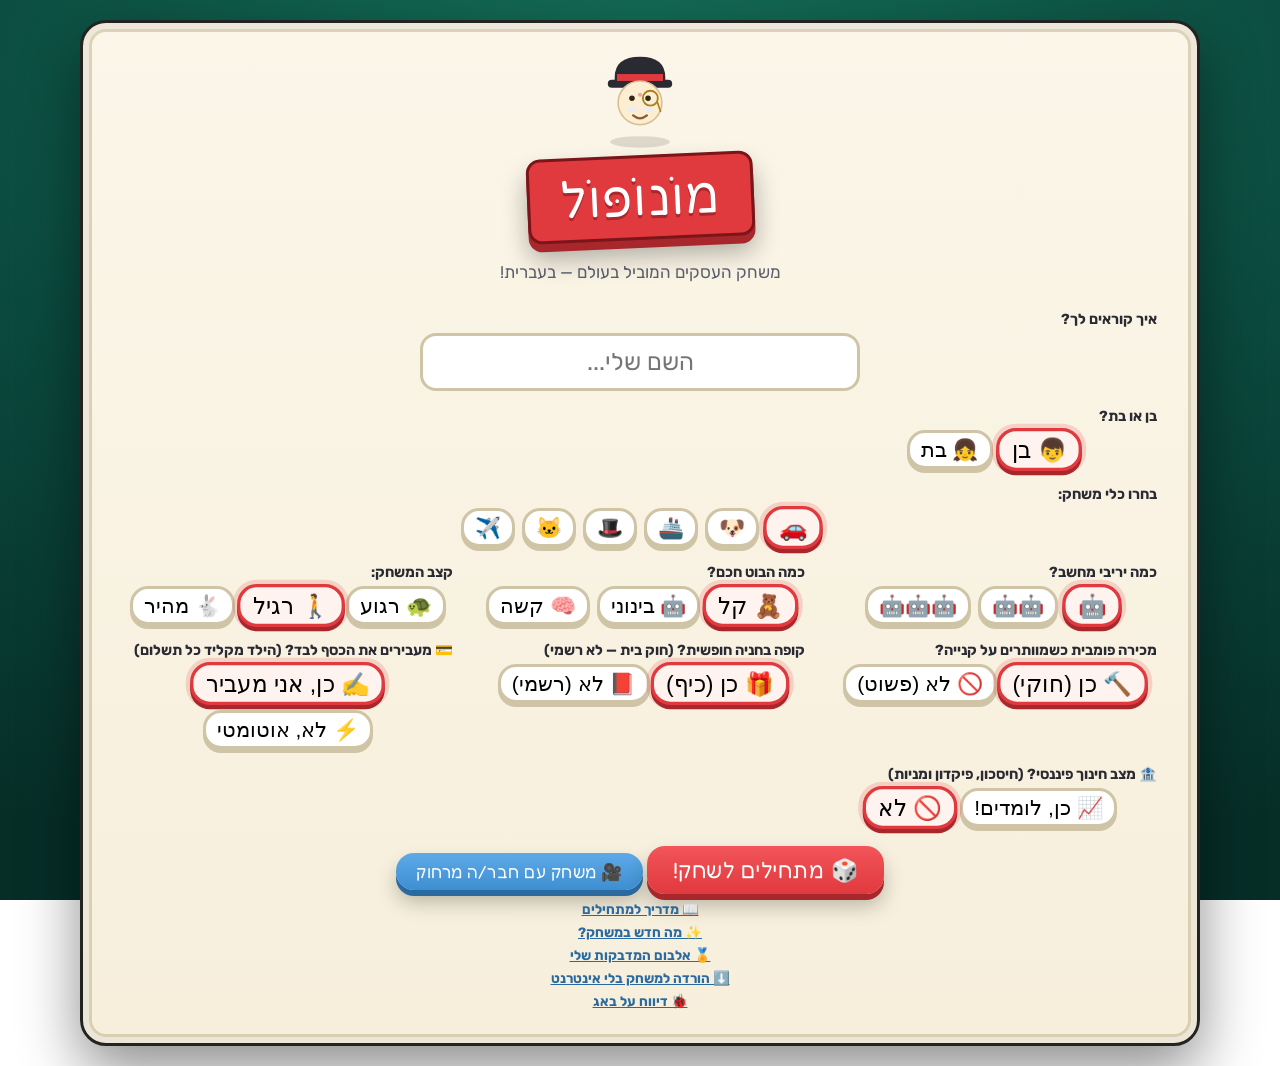
==== index.html @ 2b5672bd "העברות ידניות: הילד מעביר את הכסף בעצמו ומקליד את הסכום עד היום הבנק גבה לבד וכל מה שנשאר לילד היה ל" ====
<!DOCTYPE html>
<html lang="he" dir="rtl">
<head>
  <meta charset="UTF-8">
  <meta name="viewport" content="width=device-width, initial-scale=1.0">
  <title>מונופול בעברית 🎩</title>
  <link rel="icon" href="data:image/svg+xml,<svg xmlns=%22http://www.w3.org/2000/svg%22 viewBox=%220 0 100 100%22><text y=%22.9em%22 font-size=%2290%22>🎩</text></svg>">
  <link rel="stylesheet" href="css/style.css?v=19">
</head>
<body>

  <!-- מסך פתיחה -->
  <div id="setup-screen">
    <div class="setup-card">
      <div class="setup-mascot" id="setup-mascot"></div>
      <div class="logo-plate"><h1 class="logo">מוֹנוֹפּוֹל</h1></div>
      <p class="subtitle">משחק העסקים המוביל בעולם — בעברית!</p>

      <div class="setup-options">
      <div class="setup-group setup-wide">
        <label class="setup-label" for="player-name">איך קוראים לך?</label>
        <input id="player-name" type="text" maxlength="12" placeholder="השם שלי...">
      </div>

      <div class="setup-group">
      <label class="setup-label">בן או בת?</label>
      <div id="gender-picker" class="opponent-picker">
        <button class="opt-btn selected" data-g="m">👦 בן</button>
        <button class="opt-btn" data-g="f">👧 בת</button>
      </div>
      </div>

      <div class="setup-group setup-wide">
        <label class="setup-label">בחרו כלי משחק:</label>
        <div id="token-picker" class="token-picker"></div>
      </div>

      <div class="setup-group">
      <label class="setup-label">כמה יריבי מחשב?</label>
      <div id="opponent-picker" class="opponent-picker">
        <button class="opt-btn selected" data-n="1">🤖</button>
        <button class="opt-btn" data-n="2">🤖🤖</button>
        <button class="opt-btn" data-n="3">🤖🤖🤖</button>
      </div>
      </div>

      <div class="setup-group">
      <label class="setup-label">כמה הבוט חכם?</label>
      <div id="difficulty-picker" class="opponent-picker">
        <button class="opt-btn selected" data-diff="easy">🧸 קל</button>
        <button class="opt-btn" data-diff="medium">🤖 בינוני</button>
        <button class="opt-btn" data-diff="hard">🧠 קשה</button>
      </div>
      </div>

      <div class="setup-group">
      <label class="setup-label">קצב המשחק:</label>
      <div id="speed-picker" class="opponent-picker">
        <button class="opt-btn" data-speed="slow">🐢 רגוע</button>
        <button class="opt-btn selected" data-speed="normal">🚶 רגיל</button>
        <button class="opt-btn" data-speed="fast">🐇 מהיר</button>
      </div>
      </div>

      <div class="setup-group">
      <label class="setup-label">מכירה פומבית כשמוותרים על קנייה?</label>
      <div id="auction-picker" class="opponent-picker">
        <button class="opt-btn selected" data-auc="on">🔨 כן (חוקי)</button>
        <button class="opt-btn" data-auc="off">🚫 לא (פשוט)</button>
      </div>
      </div>

      <div class="setup-group">
      <label class="setup-label">קופה בחניה חופשית? (חוק בית — לא רשמי)</label>
      <div id="pot-picker" class="opponent-picker">
        <button class="opt-btn selected" data-pot="on">🎁 כן (כיף)</button>
        <button class="opt-btn" data-pot="off">📕 לא (רשמי)</button>
      </div>
      </div>

      <div class="setup-group">
      <label class="setup-label">💳 מעבירים את הכסף לבד? (הילד מקליד כל תשלום)</label>
      <div id="manualpay-picker" class="opponent-picker">
        <button class="opt-btn selected" data-mp="on">✍️ כן, אני מעביר</button>
        <button class="opt-btn" data-mp="off">⚡ לא, אוטומטי</button>
      </div>
      </div>

      <div class="setup-group">
      <label class="setup-label">🏦 מצב חינוך פיננסי? (חיסכון, פיקדון ומניות)</label>
      <div id="finance-picker" class="opponent-picker">
        <button class="opt-btn" data-fin="on">📈 כן, לומדים!</button>
        <button class="opt-btn selected" data-fin="off">🚫 לא</button>
      </div>
      </div>

      </div>

      <button id="start-btn" class="big-btn">🎲 מתחילים לשחק!</button>
      <button id="remote-btn" class="big-btn blue">🎥 משחק עם חבר/ה מרחוק</button>
      <button id="tutorial-btn" class="link-btn">📖 מדריך למתחילים</button>
      <button id="whatsnew-btn" class="link-btn">✨ מה חדש במשחק?</button>
      <button id="album-btn" class="link-btn">🏅 אלבום המדבקות שלי</button>
      <button id="download-btn" class="link-btn">⬇️ הורדה למשחק בלי אינטרנט</button>
      <button id="bug-setup-btn" class="link-btn">🐞 דיווח על באג</button>
    </div>
  </div>

  <!-- מסך המשחק -->
  <div id="game-screen" class="hidden">
    <div id="board-wrap">
      <div id="board">
        <div id="board-center">
          <div class="center-stripe"><span>מוֹנוֹפּוֹל</span></div>
          <div class="center-mascot" id="center-mascot"></div>
          <div id="pot-display" class="hidden"></div>
          <div id="turn-banner"></div>
          <div id="dice-area">
            <div class="die3d-scene"><div class="die3d" id="die1"></div></div>
            <div class="die3d-scene"><div class="die3d" id="die2"></div></div>
          </div>
          <div id="action-buttons">
            <button id="roll-btn" class="big-btn">🎲 הטלת קוביות</button>
            <button id="end-turn-btn" class="big-btn green">✅ סיום תור</button>
            <div class="row">
              <button id="manage-btn" class="mid-btn">🏠 העסקים שלי</button>
              <button id="trade-btn" class="mid-btn">🤝 הצעת עסקה</button>
              <button id="bank-btn" class="mid-btn hidden">📈 תיק ההשקעות שלי</button>
              <button id="mainbank-btn" class="mid-btn hidden">🏦 בנק מונופול</button>
            </div>
          </div>
        </div>
        <div id="token-layer"></div>
      </div>
    </div>

    <aside id="side-panel">
      <div class="side-top">
        <button id="sound-btn" class="icon-btn" title="הקראה קולית">🔊</button>
        <button id="music-btn" class="icon-btn" title="מוזיקת רקע">🎵</button>
        <button id="speed-btn" class="icon-btn" title="קצב המשחק">🚶</button>
        <button id="bug-btn" class="icon-btn" title="דיווח באג">🐞</button>
        <button id="restart-btn" class="icon-btn" title="איפוס משחק">🔄</button>
      </div>
      <div id="money-bar" class="hidden"></div>
      <div id="cards-panel"></div>
      <div id="log"></div>
    </aside>
  </div>

  <!-- שכבות: כרזות, קלף נשלף, דיאלוגים, מטבעות, קונפטי, טוסטים -->
  <div id="banner-root"></div>
  <div id="card-root" class="hidden"></div>
  <div id="dialog-root" class="hidden"></div>
  <div id="fx-layer"></div>
  <canvas id="confetti"></canvas>
  <div id="toast-root"></div>

  <!-- ראשון בכוונה: תופס גם שגיאות שקורות בזמן טעינת שאר הקבצים -->
  <script src="js/bugreport.js?v=19"></script>
  <script src="audio/manifest.js?v=19" onerror="/* אין קריינות — נסיגה לקול הדפדפן */"></script>
  <script src="js/data.js?v=19"></script>
  <script src="js/engine.js?v=19"></script>
  <script src="js/ai.js?v=19"></script>
  <script src="js/ui.js?v=19"></script>
  <script src="js/remote.js?v=19"></script>
  <script src="js/main.js?v=19"></script>
</body>
</html>
---- css/style.css ----
/* ==========================================================================
   מונופול בעברית — "שולחן משחק אמיתי"
   לוח שמנת על לבד ירוק כהה, אריחי קרמיקה, כלים מדלגים וקוביות תלת-ממד.
   ========================================================================== */

* { box-sizing: border-box; margin: 0; padding: 0; }

/* גופנים באחסון עצמי — המשחק עובד גם בלי אינטרנט.
   שניהם גופנים משתנים (variable), ולכן טווח משקלים בקובץ אחד. */
@font-face {
  font-family: 'Rubik';
  font-style: normal;
  font-weight: 300 900;
  font-display: swap;
  src: url('../fonts/rubik-hebrew.woff2') format('woff2');
  unicode-range: U+0307-0308, U+0590-05FF, U+200C-2010, U+20AA, U+25CC, U+FB1D-FB4F;
}
@font-face {
  font-family: 'Rubik';
  font-style: normal;
  font-weight: 300 900;
  font-display: swap;
  src: url('../fonts/rubik-latin.woff2') format('woff2');
  unicode-range: U+0000-00FF, U+0131, U+0152-0153, U+2000-206F, U+20AC, U+2122, U+FEFF, U+FFFD;
}
@font-face {
  font-family: 'Fredoka';
  font-style: normal;
  font-weight: 300 700;
  font-display: swap;
  src: url('../fonts/fredoka-hebrew.woff2') format('woff2');
  unicode-range: U+0307-0308, U+0590-05FF, U+200C-2010, U+20AA, U+25CC, U+FB1D-FB4F;
}
@font-face {
  font-family: 'Fredoka';
  font-style: normal;
  font-weight: 300 700;
  font-display: swap;
  src: url('../fonts/fredoka-latin.woff2') format('woff2');
  unicode-range: U+0000-00FF, U+0131, U+0152-0153, U+2000-206F, U+20AC, U+2122, U+FEFF, U+FFFD;
}

:root {
  /* השולחן */
  --felt-950: #062E27;
  --felt-800: #0B4A3F;
  --felt-600: #147059;
  /* הלוח */
  --board-face: #F7EFDC;
  --board-edge: #23231F;
  --tile: #E4EDD3;
  --tile-line: #A9BC97;
  /* דיו והדגשות */
  --ink: #2A2A32;
  --ink-soft: #5B5F6E;
  --red: #E0393E;
  --red-deep: #A8272C;
  --gold: #F5B940;
  --gold-deep: #C88F1B;
  --cream: #FBF6E9;
  --green-btn: #2FA671;
  --green-btn-deep: #1E7A50;
  --blue-btn: #3D8FD1;
  --blue-btn-deep: #2A6AA0;

  --font-display: 'Fredoka', 'Rubik', 'Heebo', 'Arial Hebrew', sans-serif;
  --font-title: var(--font-display); /* כינוי — שני השמות מצביעים על גופן הכותרות */
  --font-body: 'Rubik', 'Heebo', 'Segoe UI', 'Arial Hebrew', sans-serif;

  --shadow-deep: 0 24px 60px rgba(0, 0, 0, .45);
  --radius-l: 26px;
}

html, body { height: 100%; }

body {
  font-family: var(--font-body);
  color: var(--ink);
  min-height: 100vh;
  overflow-x: hidden;
  /* לבד של שולחן משחקים: עומק רך + וינייטה */
  background:
    radial-gradient(120% 90% at 50% 8%, var(--felt-600) 0%, var(--felt-800) 48%, var(--felt-950) 100%);
  background-attachment: fixed;
}

.hidden { display: none !important; }

h1, h2, .center-logo, .logo, #turn-banner, .cc-balance, .deed-band, .debt-need {
  font-family: var(--font-display);
  font-weight: 400;
  letter-spacing: .5px;
}

/* ==========================================================================
   מסך פתיחה
   ========================================================================== */

#setup-screen {
  min-height: 100vh;
  display: flex;
  align-items: center;
  justify-content: center;
  padding: 20px;
}

.setup-card {
  background:
    linear-gradient(180deg, var(--cream), var(--board-face));
  border: 3px solid var(--board-edge);
  border-radius: var(--radius-l);
  padding: 34px 44px 40px;
  box-shadow:
    inset 0 0 0 6px rgba(255,255,255,.5),
    inset 0 0 0 9px rgba(163,143,96,.35),
    var(--shadow-deep);
  text-align: center;
  max-width: 500px;
  width: 100%;
  animation: setup-drop .7s cubic-bezier(.2, .9, .3, 1.15);
}

.setup-group { display: flex; flex-direction: column; justify-content: flex-start; }

/* מסך רחב: האפשרויות מסתדרות בשני טורים כדי שהכול ייכנס בלי גלילה */
@media (min-width: 900px) {
  .setup-card { max-width: 880px; padding: 30px 40px 34px; }
  .setup-options {
    display: grid;
    grid-template-columns: 1fr 1fr;
    gap: 10px 26px;
    align-items: start;
    margin-top: 6px;
  }
  .setup-group.setup-wide { grid-column: 1 / -1; }
  .setup-card .setup-label { margin-top: 8px; }
  #start-btn { margin-top: 16px; }
}

/* במחשב הכל מוצג בעכבר ולא באצבע — הכפתורים הענקיים של הטלפון מיותרים
   וגורמים לגלילה. כאן מקטינים אותם כדי שכל מסך הפתיחה ייכנס במסך אחד. */
@media (min-width: 900px) {
  .setup-mascot { width: 62px; margin: -6px auto 0; }
  .logo { font-size: 36px; }
  .logo-plate { padding: 5px 22px 7px; margin-bottom: 8px; }
  .subtitle { font-size: 15px; margin: 5px 0 8px; }
  .setup-card .setup-label { font-size: 14.5px; margin: 8px 0 5px; }
  #player-name { font-size: 18px; padding: 7px 12px; border-width: 2px; }
  .setup-card .token-btn, .setup-card .opt-btn { font-size: 21px; padding: 6px 11px; }
  .setup-card .token-picker, .setup-card .opponent-picker { gap: 7px; }
  .setup-card #start-btn { font-size: 22px; padding: 11px 26px; margin-top: 14px; }
  /* שדה השם לא צריך את כל הרוחב — נראה טוב יותר ממורכז */
  .setup-card #player-name { max-width: 440px; margin: 0 auto; }
  .setup-group.setup-wide .token-picker { justify-content: center; }
  .setup-card #remote-btn { font-size: 17px; padding: 8px 20px; }
  .setup-card .link-btn { font-size: 13.5px; margin-top: 7px; }
}

/* מסך רחב מאוד: שלושה טורים — פחות שורות, פחות גובה */
@media (min-width: 1250px) {
  .setup-card { max-width: 1120px; }
  .setup-options { grid-template-columns: repeat(3, 1fr); gap: 8px 22px; }
}

/* לפטופ נמוך: מקצצים את הכותרת והמרווחים כדי שהכול ייכנס בלי גלילה */
@media (min-width: 900px) and (max-height: 880px) {
  #setup-screen { padding: 8px; }
  .setup-card { padding: 14px 34px 18px; }
  .setup-mascot { width: 48px; margin: -4px auto 0; }
  .logo { font-size: 29px; }
  .logo-plate { padding: 3px 18px 5px; margin-bottom: 5px; }
  .subtitle { font-size: 13.5px; margin: 3px 0 4px; }
  .setup-card .setup-label { font-size: 13.5px; margin: 5px 0 4px; }
  .setup-card .token-btn, .setup-card .opt-btn { font-size: 19px; padding: 5px 9px; }
  .setup-card #start-btn { font-size: 20px; padding: 9px 24px; margin-top: 10px; }
  .setup-card #remote-btn { font-size: 16px; padding: 7px 18px; margin-top: 7px; }
  .setup-card .link-btn { font-size: 13px; margin-top: 5px; }
  .setup-options { gap: 4px 22px; }
}

@keyframes setup-drop {
  from { transform: translateY(-36px) scale(.94); opacity: 0; }
  to { transform: none; opacity: 1; }
}

.logo-plate {
  display: inline-block;
  background: var(--red);
  border: 3px solid #7C1519;
  border-radius: 14px;
  padding: 8px 30px 10px;
  transform: rotate(-2.5deg);
  box-shadow: 0 8px 0 var(--red-deep), 0 16px 26px rgba(0,0,0,.3);
  margin-bottom: 14px;
}

.logo {
  font-size: 50px;
  color: white;
  text-shadow: 0 3px 0 var(--red-deep);
  letter-spacing: 2px;
}

.subtitle { color: var(--ink-soft); margin: 8px 0 20px; font-size: 17px; }

.setup-label {
  display: block;
  text-align: right;
  font-weight: 700;
  font-size: 18px;
  margin: 20px 0 10px;
}

#player-name {
  width: 100%;
  font-size: 24px;
  font-family: var(--font-body);
  padding: 12px 16px;
  border: 3px solid #CFC4A6;
  border-radius: 16px;
  background: white;
  text-align: center;
  transition: border-color .15s, box-shadow .15s;
}
#player-name:focus {
  outline: none;
  border-color: var(--gold);
  box-shadow: 0 0 0 4px rgba(245, 185, 64, .3);
}

.token-picker, .opponent-picker {
  display: flex;
  gap: 12px;
  justify-content: center;
  flex-wrap: wrap;
}

.token-btn, .opt-btn {
  font-size: 32px;
  line-height: 1;
  padding: 12px 15px;
  border: 3px solid #CFC4A6;
  border-radius: 18px;
  background: white;
  cursor: pointer;
  box-shadow: 0 4px 0 #CFC4A6;
  transition: transform .15s cubic-bezier(.3,1.6,.6,1), border-color .15s, box-shadow .15s;
}
.token-btn:hover, .opt-btn:hover { transform: translateY(-4px) scale(1.08); }
.token-btn:focus-visible, .opt-btn:focus-visible { outline: 3px solid var(--blue-btn); outline-offset: 2px; }
.token-btn.selected, .opt-btn.selected {
  border-color: var(--red);
  box-shadow: 0 4px 0 var(--red-deep), 0 0 0 4px rgba(224, 57, 62, .18);
  background: #FFF3F0;
  transform: scale(1.1);
}

/* ==========================================================================
   כפתורים
   ========================================================================== */

.big-btn {
  font-family: var(--font-display);
  font-size: 23px;
  letter-spacing: .5px;
  padding: 13px 30px 15px;
  margin-top: 26px;
  border: none;
  border-radius: 18px;
  background: linear-gradient(180deg, #F2555A, var(--red));
  color: white;
  cursor: pointer;
  box-shadow: 0 6px 0 var(--red-deep), 0 12px 20px rgba(0,0,0,.25);
  transition: transform .08s, box-shadow .08s, filter .2s;
}
.big-btn:hover { filter: brightness(1.06); }
.big-btn:active { transform: translateY(5px); box-shadow: 0 1px 0 var(--red-deep); }
.big-btn:focus-visible { outline: 3px solid white; outline-offset: 3px; }
.big-btn:disabled {
  filter: grayscale(.9) brightness(.9);
  opacity: .45;
  cursor: not-allowed;
  box-shadow: 0 3px 0 rgba(0,0,0,.25);
  transform: none;
}
.big-btn.green { background: linear-gradient(180deg, #46C58A, var(--green-btn)); box-shadow: 0 6px 0 var(--green-btn-deep), 0 12px 20px rgba(0,0,0,.25); }
.big-btn.green:active { box-shadow: 0 1px 0 var(--green-btn-deep); }
.big-btn.blue { background: linear-gradient(180deg, #5FA9E8, var(--blue-btn)); box-shadow: 0 6px 0 var(--blue-btn-deep), 0 12px 20px rgba(0,0,0,.25); }
.big-btn.blue:active { box-shadow: 0 1px 0 var(--blue-btn-deep); }

.link-btn {
  display: block;
  margin: 14px auto 0;
  background: none;
  border: none;
  color: var(--blue-btn-deep);
  font-family: var(--font-body);
  font-size: 15px;
  font-weight: 700;
  text-decoration: underline;
  cursor: pointer;
}
.link-btn:hover { color: var(--red); }

.dl-link {
  display: block;
  text-align: center;
  text-decoration: none;
  margin: 6px auto 16px;
  max-width: 320px;
}
.dl-steps {
  text-align: right;
  padding-right: 22px;
  line-height: 1.7;
  font-size: 15.5px;
  color: var(--ink);
}
.dl-steps li { margin-bottom: 4px; }

.dl-section {
  text-align: right;
  border: 2px solid #E4DCC4;
  border-radius: 16px;
  padding: 12px 16px 16px;
  margin-bottom: 12px;
  background: rgba(255, 255, 255, .5);
}
.dl-section > b { font-size: 18px; display: block; margin-bottom: 8px; }
.dl-section.dl-dev { background: rgba(61, 143, 209, .08); border-color: #BcD4EA; }
.dl-repo {
  display: block;
  direction: ltr;
  text-align: center;
  font-family: monospace;
  font-size: 14px;
  background: white;
  border: 1.5px dashed #9AB4D0;
  border-radius: 10px;
  padding: 8px;
  margin: 6px 0 10px;
  color: var(--blue-btn-deep);
  word-break: break-all;
}

.mid-btn {
  font-family: var(--font-body);
  font-size: 15px;
  font-weight: 700;
  padding: 9px 14px;
  border: 2px solid #CBBF9F;
  border-radius: 14px;
  background: var(--cream);
  color: var(--ink);
  cursor: pointer;
  box-shadow: 0 3px 0 #CBBF9F;
  transition: transform .08s, box-shadow .08s;
}
.mid-btn:hover:not(:disabled) { background: white; }
.mid-btn:active:not(:disabled) { transform: translateY(3px); box-shadow: none; }
.mid-btn:disabled { opacity: .45; cursor: not-allowed; }

.icon-btn {
  font-size: 22px;
  border: none;
  background: rgba(255, 255, 255, .16);
  color: white;
  border-radius: 12px;
  padding: 7px 11px;
  cursor: pointer;
  backdrop-filter: blur(4px);
  transition: background .15s, transform .1s;
}
.icon-btn:hover { background: rgba(255, 255, 255, .3); transform: scale(1.08); }
.icon-btn.active { background: rgba(245, 197, 66, .35); box-shadow: 0 0 0 2px rgba(245,197,66,.6) inset; }

/* ==========================================================================
   מסך המשחק — הלוח
   ========================================================================== */

#game-screen {
  display: flex;
  gap: 16px;
  padding: 12px;
  height: 100dvh;
  align-items: stretch;
}

#board-wrap {
  flex: 1;
  display: flex;
  align-items: center;
  justify-content: center;
  min-width: 0;
  perspective: 1600px;
}

#board {
  position: relative;
  display: grid;
  grid-template-columns: 1.55fr repeat(9, 1fr) 1.55fr;
  grid-template-rows: 1.55fr repeat(9, 1fr) 1.55fr;
  width: min(100%, calc(100dvh - 24px));
  aspect-ratio: 1;
  container-type: size;
  background: var(--board-face);
  border: 7px solid var(--board-edge);
  border-radius: 16px;
  box-shadow:
    inset 0 0 0 3px #D9CCA8,
    0 0 0 10px #6B4A2B,
    0 0 0 12px #4A3018,
    0 30px 70px rgba(0, 0, 0, .55),
    0 6px 18px rgba(0, 0, 0, .35);
  animation: board-land .9s cubic-bezier(.2, .8, .3, 1.05);
}

@keyframes board-land {
  from { transform: rotateX(24deg) translateY(-50px) scale(.92); opacity: 0; }
  to { transform: none; opacity: 1; }
}

/* משבצת — אריח קרמיקה קטן */
.square {
  border: 1px solid var(--tile-line);
  background: linear-gradient(180deg, #EDF3DF, var(--tile));
  position: relative;
  display: flex;
  flex-direction: column;
  overflow: hidden;
  font-size: clamp(5.5px, 1.2cqw, 13px);
  box-shadow: inset 0 1px 0 rgba(255, 255, 255, .7);
}

/* איורי משבצות (SVG) */
.sq-art {
  display: flex;
  justify-content: center;
  align-items: center;
  padding-top: 4%;
  min-height: 0;
  flex: 0 1 auto;
}
.sq-art svg { width: 68%; max-height: 3.4em; }
.square.corner { justify-content: space-between; }
.square.corner .sq-art { flex: 0 1 auto; padding-top: 6%; }
.square.corner .sq-art svg { width: 72%; max-height: 3.6em; }
/* בפינת ההתחלה השם נמצא בתוך האיור עצמו */
.square.t-go .sq-name { display: none; }
.square.t-go .sq-art svg { width: 88%; max-height: 5em; }

.square .band {
  height: 27%;
  min-height: 13px;
  border-bottom: 2px solid rgba(0, 0, 0, .25);
  box-shadow: inset 0 -2px 3px rgba(0, 0, 0, .18), inset 0 2px 2px rgba(255, 255, 255, .35);
  flex-shrink: 0;
  display: flex;
  align-items: center;
  justify-content: center;
}
/* שם העיר בתוך הפס הצבעוני */
.square .band-city {
  font-size: .92em;
  font-weight: 800;
  color: white;
  text-shadow: 0 1px 1px rgba(0, 0, 0, .55);
  line-height: 1;
  padding: 0 1px;
  white-space: nowrap;
  overflow: hidden;
  text-overflow: ellipsis;
  max-width: 100%;
}

.square .sq-name {
  font-weight: 700;
  text-align: center;
  padding: 2px 2px 0;
  line-height: 1.12;
}

.square .sq-price {
  margin-top: auto;
  text-align: center;
  padding-bottom: 2px;
  color: #55604B;
  font-weight: 700;
}

.square.corner {
  font-size: clamp(8px, 1.7cqw, 17px);
  background: linear-gradient(135deg, #F3ECD4, #E7DDBB);
}
.square.corner .sq-name { margin: 1px auto 3px; line-height: 1.05; }

/* בעלות: דגלון צבעוני בפינת האריח */
.square .owner-flag {
  position: absolute;
  top: 0;
  left: 0;
  width: 0;
  height: 0;
  border-style: solid;
  border-width: 1.6em 1.6em 0 0;
  filter: drop-shadow(1px 1px 1px rgba(0,0,0,.3));
  display: none;
}
.square.owned .owner-flag { display: block; }

.square.mortgaged .band { filter: grayscale(.8); }
.square.mortgaged::after {
  content: "🔒";
  position: absolute;
  inset: 0;
  display: flex;
  align-items: center;
  justify-content: center;
  font-size: 2em;
  background: rgba(240, 238, 228, .55);
}

.sq-houses {
  position: absolute;
  top: 24%;
  right: 2px;
  display: flex;
  gap: 1px;
  filter: drop-shadow(0 1px 1px rgba(0,0,0,.35));
}
.sq-houses svg.svg-house { height: 1.3em; width: auto; }
.sq-houses svg.svg-hotel { height: 1.55em; width: auto; }

/* אנימציית בנייה — הבניין החדש "צומח" מהקרקע */
.sq-houses svg.house-grow { animation: house-grow .55s cubic-bezier(.34,1.56,.64,1); transform-origin: bottom center; }
@keyframes house-grow {
  0% { transform: scaleY(0) translateY(20%); opacity: 0; }
  60% { transform: scaleY(1.15) translateY(0); opacity: 1; }
  100% { transform: scaleY(1); }
}
.sq-houses svg.hotel-pop { animation: hotel-pop .7s cubic-bezier(.34,1.56,.64,1); transform-origin: bottom center; }
@keyframes hotel-pop {
  0% { transform: scale(0) rotate(-12deg); opacity: 0; }
  55% { transform: scale(1.25) rotate(4deg); opacity: 1; }
  100% { transform: scale(1) rotate(0); }
}
.square.build-flash { animation: build-flash .7s ease; }
@keyframes build-flash {
  0%, 100% { box-shadow: inset 0 1px 0 rgba(255,255,255,.7); }
  40% { box-shadow: inset 0 0 0 3px #2FA671, 0 0 16px rgba(47,166,113,.7); }
}

.sq-tokens {
  position: absolute;
  bottom: 1px;
  left: 2px;
  display: flex;
  flex-wrap: wrap;
  gap: 1px;
  font-size: 1.9em;
  line-height: 1;
}
.sq-tokens .tok {
  --pc: #333;
  font-size: 1.35em;
  line-height: 1;
  padding: 2px;
  border-radius: 50%;
  background: white;
  box-shadow: 0 0 0 2.5px var(--pc), 0 3px 4px rgba(0, 0, 0, .5);
  filter: drop-shadow(0 1px 1px rgba(0, 0, 0, .3));
}
/* השחקן שבתורו — חייל גדול ומודגש עם הילה פועמת */
.sq-tokens .tok.current {
  font-size: 1.7em;
  box-shadow: 0 0 0 3px var(--pc), 0 0 10px 3px var(--pc), 0 4px 6px rgba(0, 0, 0, .55);
  animation: tok-current 1.1s ease-in-out infinite;
  z-index: 3;
}
@keyframes tok-current {
  0%, 100% { transform: translateY(0) scale(1); }
  50% { transform: translateY(-3px) scale(1.12); }
}

.square.flash { animation: sq-flash 1.1s ease; }
@keyframes sq-flash {
  0%, 100% { box-shadow: inset 0 1px 0 rgba(255,255,255,.7); }
  35% { box-shadow: inset 0 0 0 4px var(--gold), 0 0 18px rgba(245, 185, 64, .8); }
}

/* שכבת הכלי המרחף (אנימציית דילוגים) */
#token-layer {
  position: absolute;
  inset: 0;
  pointer-events: none;
  z-index: 6;
}
.fly-token {
  --pc: #333;
  position: absolute;
  font-size: clamp(20px, 4cqw, 40px);
  line-height: 1;
  padding: 3px;
  border-radius: 50%;
  background: white;
  transform: translate(-50%, -50%);
  box-shadow: 0 0 0 3px var(--pc), 0 6px 8px rgba(0, 0, 0, .5);
  transition: left .13s ease, top .13s ease;
}
.fly-token.hop { animation: tok-hop .13s ease; }
@keyframes tok-hop {
  0%, 100% { margin-top: 0; }
  50% { margin-top: -14px; }
}

/* ==========================================================================
   מרכז הלוח
   ========================================================================== */

#board-center {
  grid-area: 2 / 2 / 11 / 11;
  position: relative;
  display: flex;
  flex-direction: column;
  align-items: center;
  justify-content: center;
  gap: 1.4cqw;
  padding: 1cqw;
  background:
    radial-gradient(circle at 50% 26%, rgba(255, 255, 255, .5), transparent 55%),
    repeating-linear-gradient(45deg, transparent 0 34px, rgba(163, 143, 96, .07) 34px 35px),
    var(--board-face);
  overflow: hidden;
}

/* הפס האדום האלכסוני הקלאסי + הקמע */
.center-stripe {
  position: relative;
  width: 112%;
  background: linear-gradient(180deg, #F2555A, var(--red) 45%, var(--red-deep));
  border-top: 0.4cqw solid #7C1519;
  border-bottom: 0.4cqw solid #7C1519;
  transform: rotate(-7deg);
  text-align: center;
  padding: 1cqw 0 1.3cqw;
  box-shadow: 0 1.2cqw 2.4cqw rgba(0, 0, 0, .3);
}
.center-stripe span {
  font-family: var(--font-display);
  font-size: clamp(20px, 5.4cqw, 58px);
  color: white;
  letter-spacing: 0.35cqw;
  text-shadow: 0 0.35cqw 0 var(--red-deep);
}

.center-mascot {
  position: absolute;
  top: 2%;
  left: 7%;
  width: clamp(44px, 11cqw, 110px);
  filter: drop-shadow(0 6px 10px rgba(0, 0, 0, .25));
  transform: rotate(6deg);
  pointer-events: none;
}
.center-mascot svg { width: 100%; }

.setup-mascot { width: 92px; margin: -10px auto 2px; }
.setup-mascot svg { width: 100%; }

/* תצוגת הקופה במרכז הלוח */
#pot-display {
  display: flex;
  flex-direction: column;
  align-items: center;
  gap: 1px;
  background: linear-gradient(180deg, #FFF7E0, #F6E4A8);
  border: 2.5px solid var(--gold-deep);
  border-radius: 14px;
  padding: 4px 16px 6px;
  box-shadow: 0 6px 16px rgba(0, 0, 0, .25);
  animation: pot-bob 1.8s ease-in-out infinite;
}
#pot-display .pot-coins { display: flex; margin-bottom: -2px; }
#pot-display .pot-coins svg { width: clamp(16px, 2.6cqw, 26px); margin: 0 -3px; }
#pot-display .pot-label {
  font-family: var(--font-display);
  font-size: clamp(11px, 1.7cqw, 17px);
  color: #8A5A12;
  letter-spacing: 1px;
}
#pot-display .pot-amount {
  font-family: var(--font-display);
  font-size: clamp(15px, 2.6cqw, 26px);
  color: #7C1519;
  font-variant-numeric: tabular-nums;
}
@keyframes pot-bob {
  0%, 100% { transform: translateY(0) rotate(-1deg); }
  50% { transform: translateY(-3px) rotate(1deg); }
}

#turn-banner {
  font-size: clamp(14px, 2.3vh, 23px);
  background: white;
  border: 2px solid #E3D9BC;
  border-radius: 999px;
  padding: 7px 24px 9px;
  box-shadow: 0 4px 12px rgba(0, 0, 0, .12);
  min-height: 1em;
}

/* קוביות תלת-ממד */
#dice-area { display: flex; gap: 26px; padding: 8px 0; }

.die3d-scene {
  width: clamp(44px, 7.5vh, 68px);
  height: clamp(44px, 7.5vh, 68px);
  perspective: 420px;
}

.die3d {
  width: 100%;
  height: 100%;
  position: relative;
  transform-style: preserve-3d;
  transform: rotateX(-16deg) rotateY(22deg);
  transition: transform 1.05s cubic-bezier(.24, .8, .34, 1.06);
}

.die3d .face {
  position: absolute;
  inset: 0;
  background: linear-gradient(145deg, #FFFFFF, #EDEDEA);
  border: 2px solid #D4D4CE;
  border-radius: 18%;
  display: grid;
  grid-template: repeat(3, 1fr) / repeat(3, 1fr);
  padding: 12%;
  box-shadow: inset 0 0 10px rgba(0, 0, 0, .08);
}

.die3d .pip {
  width: 70%;
  height: 70%;
  place-self: center;
  border-radius: 50%;
  background: radial-gradient(circle at 35% 30%, #4A4A52, #1C1C22);
}
.die3d .pip.red { background: radial-gradient(circle at 35% 30%, #F2555A, #9E1F24); }

/* ==========================================================================
   פאנל צד — כרטיסי אשראי ויומן
   ========================================================================== */

#action-buttons {
  display: flex;
  flex-direction: column;
  gap: 9px;
  align-items: center;
}
#action-buttons .big-btn { margin-top: 0; }
#action-buttons .row { display: flex; gap: 8px; }

#side-panel {
  width: 330px;
  flex-shrink: 0;
  display: flex;
  flex-direction: column;
  gap: 12px;
}

.side-top { display: flex; gap: 8px; }

#cards-panel { display: flex; flex-direction: column; gap: 12px; }

.credit-card {
  border-radius: 18px;
  padding: 13px 18px 15px;
  color: white;
  position: relative;
  box-shadow: 0 10px 22px rgba(0, 0, 0, .4);
  overflow: hidden;
  transition: transform .25s cubic-bezier(.3,1.4,.5,1), box-shadow .25s;
}
/* פס מגנטי + עיגול דקורטיבי */
.credit-card::before {
  content: "";
  position: absolute;
  top: -34px; left: -34px;
  width: 100px; height: 100px;
  background: rgba(255, 255, 255, .16);
  border-radius: 50%;
}
.credit-card.active {
  transform: scale(1.05);
  box-shadow: 0 0 0 4px var(--gold), 0 14px 28px rgba(0, 0, 0, .45);
}
/* ברק שרץ על הכרטיס הפעיל */
.credit-card.active::after {
  content: "";
  position: absolute;
  top: 0; bottom: 0;
  width: 46%;
  background: linear-gradient(105deg, transparent, rgba(255, 255, 255, .35), transparent);
  animation: card-shine 2.6s ease-in-out infinite;
}
@keyframes card-shine {
  0% { right: -50%; }
  55%, 100% { right: 150%; }
}
.credit-card.bankrupt { filter: grayscale(1); opacity: .5; }

.cc-top { display: flex; justify-content: space-between; align-items: center; font-weight: 700; font-size: 17px; }
.cc-chip { font-size: 20px; }
.cc-balance {
  font-size: 30px;
  margin-top: 3px;
  letter-spacing: 1px;
  font-variant-numeric: tabular-nums;
  text-shadow: 0 2px 3px rgba(0, 0, 0, .3);
}
.cc-sub { font-size: 12.5px; opacity: .92; margin-top: 3px; display: flex; justify-content: space-between; }

.cc-float {
  position: absolute;
  left: 18px;
  top: 36px;
  font-size: 22px;
  font-weight: 900;
  font-variant-numeric: tabular-nums;
  animation: float-up 1.5s ease forwards;
  pointer-events: none;
  z-index: 2;
}
.cc-float.gain { color: #A9FFD2; }
.cc-float.loss { color: #FFB8B8; }
@keyframes float-up {
  0% { opacity: 0; transform: translateY(10px) scale(.8); }
  20% { opacity: 1; transform: translateY(0) scale(1.1); }
  100% { opacity: 0; transform: translateY(-30px) scale(1); }
}

#log {
  flex: 1;
  background: linear-gradient(180deg, var(--cream), #F1E9D2);
  border: 2px solid rgba(0, 0, 0, .2);
  border-radius: 16px;
  padding: 10px 14px;
  overflow-y: auto;
  font-size: 13.5px;
  line-height: 1.55;
  min-height: 80px;
  box-shadow: inset 0 2px 8px rgba(0, 0, 0, .08);
}
#log .entry { padding: 3px 0; border-bottom: 1px dashed #D8CDAA; animation: entry-in .3s ease; }
@keyframes entry-in { from { transform: translateY(-6px); opacity: 0; } }
#log .entry.kind-turn { font-weight: 700; color: var(--blue-btn-deep); }
#log .entry.kind-buy, #log .entry.kind-win { font-weight: 700; color: var(--green-btn-deep); }
#log .entry.kind-jail { color: #9A6207; }
#log .entry.kind-debt, #log .entry.kind-bankrupt { color: var(--red-deep); font-weight: 700; }

/* ==========================================================================
   קלף נשלף (הפתעה / תיבת המזל) — היפוך תלת-ממדי
   ========================================================================== */

#card-root {
  position: fixed;
  inset: 0;
  display: flex;
  align-items: center;
  justify-content: center;
  z-index: 55;
  background: rgba(8, 24, 20, .45);
  perspective: 1000px;
}

.flip-card {
  width: min(380px, 86vw);
  aspect-ratio: 1.55;
  position: relative;
  transform-style: preserve-3d;
  animation: card-enter .3s ease, card-flip .55s cubic-bezier(.3, .7, .4, 1.05) .45s forwards;
}
@keyframes card-enter { from { transform: translateY(40px) scale(.7); opacity: 0; } }
@keyframes card-flip { to { transform: rotateY(180deg); } }

.flip-face {
  position: absolute;
  inset: 0;
  backface-visibility: hidden;
  border-radius: 20px;
  display: flex;
  flex-direction: column;
  align-items: center;
  justify-content: center;
  gap: 8px;
  box-shadow: 0 24px 50px rgba(0, 0, 0, .5);
  border: 4px solid rgba(255, 255, 255, .65);
  padding: 20px 26px;
  text-align: center;
}
.flip-back svg { width: 34%; max-height: 70%; }
.flip-front { transform: rotateY(180deg); }
.flip-card.chance .flip-face { background: linear-gradient(160deg, #FFCF67, #F5A623); }
.flip-card.chest .flip-face { background: linear-gradient(160deg, #8CC8F5, #4E97D8); }
.flip-front .gc-title { font-family: var(--font-display); font-size: 19px; opacity: .85; }
.flip-front .gc-text { font-family: var(--font-display); font-size: clamp(20px, 3.2vh, 28px); line-height: 1.35; color: #33270D; }
.flip-card.chest .flip-front .gc-text { color: #0D2033; }

/* ==========================================================================
   דיאלוגים
   ========================================================================== */

#dialog-root {
  position: fixed;
  inset: 0;
  background: rgba(8, 24, 20, .55);
  display: flex;
  align-items: center;
  justify-content: center;
  z-index: 50;
  padding: 16px;
  backdrop-filter: blur(2px);
}

.dialog {
  background: linear-gradient(180deg, var(--cream), var(--board-face));
  border: 3px solid var(--board-edge);
  border-radius: var(--radius-l);
  padding: 26px 30px;
  max-width: 580px;
  width: 100%;
  max-height: 92vh;
  overflow-y: auto;
  box-shadow: inset 0 0 0 6px rgba(255,255,255,.5), var(--shadow-deep);
  text-align: center;
  animation: dialog-in .3s cubic-bezier(.2, .9, .35, 1.2);
}
@keyframes dialog-in {
  from { transform: translateY(26px) scale(.85); opacity: 0; }
  to { transform: none; opacity: 1; }
}

.dialog h2 { font-size: 27px; margin-bottom: 10px; }
.dialog .d-sub { color: var(--ink-soft); font-size: 16.5px; margin-bottom: 12px; }
.dialog .d-actions { display: flex; gap: 12px; justify-content: center; flex-wrap: wrap; margin-top: 18px; }

/* שטר קניין */
.deed {
  border: 3px solid var(--ink);
  border-radius: 14px;
  overflow: hidden;
  max-width: 250px;
  margin: 0 auto;
  background: white;
  box-shadow: 0 10px 22px rgba(0, 0, 0, .18);
  transform: rotate(-1.2deg);
}
.deed-top {
  font-family: var(--font-body);
  font-size: 11px;
  font-weight: 700;
  letter-spacing: 2px;
  color: #8A8060;
  padding: 5px 0 3px;
  border-bottom: 1px solid #E8E0C8;
}
.deed-band {
  padding: 9px;
  color: white;
  font-size: 19px;
  text-shadow: 0 1px 2px rgba(0, 0, 0, .4);
  border-bottom: 3px solid rgba(0, 0, 0, .25);
}
.deed-band.deed-art { display: flex; align-items: center; justify-content: center; gap: 10px; }
.deed-band.deed-art svg { width: 40px; }
.deed-band small { font-family: var(--font-body); font-size: 12px; font-weight: 700; }
.deed-body { padding: 10px 14px; font-size: 14px; }
.deed-body table { width: 100%; border-collapse: collapse; }
.deed-body td { padding: 2.5px 0; border-bottom: 1px dotted #E0DACA; }
.deed-body tr:last-child td { border-bottom: none; }
.deed-body td:last-child { text-align: left; font-weight: 700; font-variant-numeric: tabular-nums; }

/* שורת מצב הנכס בשטר קניין (בלחיצה על משבצת) */
.deed-status {
  margin: 14px auto 0;
  max-width: 260px;
  padding: 9px 14px;
  border-radius: 12px;
  font-size: 15.5px;
  font-weight: 700;
  background: #F6F1E1;
  border: 2px solid #E4DCC4;
}
.deed-status.free { color: #1F9D55; background: #E9F8EF; border-color: #B7E6C9; }
.deed-status.owned { display: flex; align-items: center; justify-content: center; gap: 8px; border-width: 2.5px; }
.deed-owner-dot { width: 14px; height: 14px; border-radius: 50%; display: inline-block; box-shadow: 0 0 0 2px rgba(0,0,0,.15); }
.deed-art-big { text-align: center; margin: 4px auto 2px; }
.deed-art-big svg { width: 74px; height: auto; }

/* משבצת ניתנת ללחיצה — סימון עדין בריחוף */
.square.tappable { cursor: pointer; }
@media (hover: hover) {
  .square.tappable:hover { filter: brightness(1.06); box-shadow: inset 0 0 0 2px rgba(245,197,66,.7); }
}

/* רשימות נכסים */
.asset-list { display: flex; flex-direction: column; gap: 7px; text-align: right; }
.asset-row {
  display: flex;
  align-items: center;
  gap: 9px;
  background: white;
  border: 2px solid #E4DCC4;
  border-radius: 13px;
  padding: 7px 11px;
  font-size: 14.5px;
  transition: border-color .15s, transform .1s;
}
.asset-row .a-band { width: 17px; height: 17px; border-radius: 5px; flex-shrink: 0; border: 1.5px solid rgba(0, 0, 0, .3); }
.asset-row .a-name { font-weight: 700; flex: 1; }
/* רחוב שעדיין לא תורו בבנייה השווה — מוצג אפור, בלי כפתור */
.asset-row .a-note { font-size: 13px; color: #8A8375; font-weight: 600; }

/* ---------- העברה ידנית: הילד מקליד את הסכום ומעביר בעצמו ---------- */
.pay-card {
  display: flex;
  align-items: center;
  justify-content: space-between;
  gap: 12px;
  background: linear-gradient(135deg, #FFF8E1, #FFEFC2);
  border: 3px solid #E0A03E;
  border-radius: 16px;
  padding: 12px 16px;
  margin: 12px 0;
}
.pay-to { display: flex; align-items: center; gap: 10px; font-size: 15px; text-align: right; line-height: 1.35; }
.pay-token { font-size: 30px; }
.pay-amount { font-family: var(--font-title); font-size: 30px; color: #B3541E; white-space: nowrap; }
.pay-entry { display: flex; align-items: center; justify-content: center; gap: 8px; margin: 4px 0; }
.pay-entry input {
  font-family: var(--font-title);
  font-size: 30px;
  width: 190px;
  max-width: 60vw;
  text-align: center;
  padding: 8px 10px;
  border: 3px solid #E4DCC4;
  border-radius: 14px;
  background: #fff;
}
.pay-entry input:focus { outline: none; border-color: #E0A03E; box-shadow: 0 0 0 4px rgba(224, 160, 62, .2); }
/* חצים של number מפריעים לילד — מסתירים אותם */
.pay-entry input::-webkit-outer-spin-button,
.pay-entry input::-webkit-inner-spin-button { -webkit-appearance: none; margin: 0; }
.pay-entry input[type=number] { -moz-appearance: textfield; appearance: textfield; }
.pay-currency { font-family: var(--font-title); font-size: 26px; color: #7A6F5E; }
.pay-feedback { text-align: center; font-weight: 700; font-size: 15.5px; min-height: 22px; margin: 2px 0 6px; }
.pay-feedback.ok { color: #1F9D55; }
.pay-feedback.bad { color: #D93A3A; }

}
.asset-row button {
  font-family: var(--font-body);
  font-size: 12.5px;
  font-weight: 700;
  border: none;
  border-radius: 9px;
  padding: 6px 10px;
  cursor: pointer;
  background: #EDF3E2;
  box-shadow: 0 2px 0 #C6D3B2;
  transition: transform .08s, box-shadow .08s;
}
.asset-row button:hover:not(:disabled) { background: #DFF0CB; }
.asset-row button:active:not(:disabled) { transform: translateY(2px); box-shadow: none; }
.asset-row button:disabled { opacity: .4; cursor: not-allowed; }
.asset-row.selectable { cursor: pointer; }
.asset-row.selectable:hover { transform: translateX(-2px); }
.asset-row.selected { border-color: var(--red); background: #FFF3F0; box-shadow: 0 0 0 3px rgba(224, 57, 62, .15); }

.debt-need { font-size: 24px; color: var(--red-deep); }

.dialog input[type="number"] {
  font-family: var(--font-body);
  font-size: 15px;
  border: 2px solid #CFC4A6;
  border-radius: 10px;
  padding: 5px 8px;
  width: 90px;
  text-align: center;
}

/* ==========================================================================
   טוסטים, קונפטי, ניצחון
   ========================================================================== */

/* כרזות אירוע — מסבירות לילד מה קרה */
#banner-root {
  position: fixed;
  top: 12%;
  right: 50%;
  transform: translateX(50%);
  display: flex;
  flex-direction: column;
  gap: 10px;
  align-items: center;
  z-index: 65;
  pointer-events: none;
}
.event-banner {
  display: flex;
  align-items: center;
  gap: 0;
  animation: banner-in .35s cubic-bezier(.2, 1.1, .4, 1.15);
  max-width: min(90vw, 680px);
}
.event-banner.out { animation: banner-out .22s ease forwards; }
.eb-avatar {
  width: clamp(54px, 9vh, 84px);
  height: clamp(54px, 9vh, 84px);
  flex-shrink: 0;
  background: white;
  border: 3px solid var(--ink);
  border-radius: 50%;
  padding: 5px;
  box-shadow: 0 10px 24px rgba(0, 0, 0, .35);
  animation: ava-bob .9s ease-in-out infinite alternate;
  z-index: 1;
}
.eb-avatar svg { width: 100%; height: 100%; }
@keyframes ava-bob {
  from { transform: rotate(-4deg) translateY(0); }
  to { transform: rotate(4deg) translateY(-4px); }
}
.eb-bubble {
  display: flex;
  align-items: center;
  gap: 10px;
  background: linear-gradient(180deg, white, var(--cream));
  border: 3px solid var(--ink);
  border-radius: 22px 6px 22px 22px;
  padding: 10px 22px 12px;
  margin-right: -8px;
  font-family: var(--font-display);
  font-size: clamp(15px, 2.4vh, 24px);
  box-shadow: 0 14px 34px rgba(0, 0, 0, .35);
  text-align: center;
}
.eb-icon { font-size: 1.3em; }
@keyframes banner-in { from { transform: translateY(-26px) scale(.8); opacity: 0; } }
@keyframes banner-out { to { transform: translateY(-18px); opacity: 0; } }

/* תג הקופה על חניה חופשית */
.pot-badge {
  position: absolute;
  bottom: 4%;
  right: 4%;
  left: 4%;
  text-align: center;
  font-weight: 800;
  font-size: 1.1em;
  color: #7C1519;
  background: rgba(255, 255, 255, .85);
  border: 1.5px solid var(--gold-deep);
  border-radius: 8px;
  padding: 1px 2px;
  display: none;
}
.pot-badge.has-pot { display: block; animation: pot-pulse 1.6s ease-in-out infinite; }
@keyframes pot-pulse {
  0%, 100% { box-shadow: 0 0 0 0 rgba(245, 185, 64, .5); }
  50% { box-shadow: 0 0 0 5px rgba(245, 185, 64, 0); }
}

/* דיאלוג שלם/קבל */
.ack-amount {
  font-family: var(--font-display);
  font-size: clamp(34px, 6vh, 54px);
  font-variant-numeric: tabular-nums;
  margin: 8px 0 4px;
}
.ack-amount.pay { color: var(--red-deep); }
.ack-amount.receive { color: var(--green-btn-deep); }

/* אווטאר על כרטיס האשראי */
.cc-who { display: flex; align-items: center; gap: 8px; }
.cc-ava { width: 30px; height: 30px; flex-shrink: 0; background: rgba(255,255,255,.9); border-radius: 50%; padding: 2px; }
.cc-ava svg { width: 100%; height: 100%; }

/* כפתור אישור על קלף */
.gc-ok { margin-top: 10px; font-size: 19px; padding: 10px 24px 12px; }

/* חלונית סיכום תור המחשב */
.dialog h2 .ts-bot { display: inline-block; width: 34px; height: 34px; vertical-align: -8px; }
.dialog h2 .ts-bot svg { width: 100%; height: 100%; }
.turn-summary {
  display: flex;
  flex-direction: column;
  gap: 6px;
  text-align: right;
  max-height: 52vh;
  overflow-y: auto;
  margin: 8px 0 4px;
}
.ts-row {
  display: flex;
  align-items: center;
  gap: 10px;
  background: white;
  border: 2px solid #E4DCC4;
  border-radius: 12px;
  padding: 8px 12px;
  font-size: 15.5px;
  animation: ts-in .3s ease both;
}
.ts-row .ts-ic { font-size: 1.3em; flex-shrink: 0; }
.ts-row.ts-buy { border-color: #9BD4A8; background: #F0FBF2; font-weight: 700; }
.ts-row.ts-rent, .ts-row.ts-tax { border-color: #F0C0A0; background: #FDF3EC; }
.ts-row.ts-pot, .ts-row.ts-money { border-color: #F0D68A; background: #FDF9EC; }
.ts-row.ts-jail, .ts-row.ts-bankrupt { border-color: #E8A9A9; background: #FCEFEF; }
.ts-row.ts-dice { opacity: .7; font-size: 14px; }
@keyframes ts-in { from { transform: translateX(-8px); opacity: 0; } }

/* מטבעות עפים בין חשבונות */
#fx-layer {
  position: fixed;
  inset: 0;
  pointer-events: none;
  z-index: 80;
}
.fx-coin {
  position: absolute;
  width: 30px;
  height: 30px;
  transform: translate(-50%, -50%);
  transition: left .6s cubic-bezier(.35, .1, .45, 1), top .6s cubic-bezier(.35, .1, .45, 1);
}
.fx-coin svg { width: 100%; height: 100%; filter: drop-shadow(0 4px 5px rgba(0, 0, 0, .35)); }
.fx-coin.pop { animation: coin-pop .18s ease forwards; }
@keyframes coin-pop { to { transform: translate(-50%, -50%) scale(1.7); opacity: 0; } }

#toast-root {
  position: fixed;
  top: 16px;
  right: 50%;
  transform: translateX(50%);
  display: flex;
  flex-direction: column;
  gap: 8px;
  z-index: 70;
  pointer-events: none;
}
.toast {
  background: rgba(30, 38, 34, .95);
  color: white;
  font-size: 16.5px;
  font-weight: 700;
  border-radius: 999px;
  padding: 11px 24px;
  box-shadow: 0 10px 26px rgba(0, 0, 0, .4);
  animation: toast-in .35s cubic-bezier(.2, .9, .4, 1.3), toast-out .4s ease 3s forwards;
}
@keyframes toast-in { from { transform: translateY(-20px) scale(.9); opacity: 0; } }
@keyframes toast-out { to { transform: translateY(-16px); opacity: 0; } }

#confetti {
  position: fixed;
  inset: 0;
  pointer-events: none;
  z-index: 90;
}

.win-burst { font-size: 76px; animation: win-bounce 1s cubic-bezier(.3, 1.6, .5, 1) infinite alternate; }
@keyframes win-bounce {
  from { transform: scale(1) rotate(-6deg); }
  to { transform: scale(1.3) rotate(6deg); }
}

/* ---- דירוג סופי ---- */
.win-standings { display: flex; flex-direction: column; gap: 6px; margin: 14px auto; max-width: 340px; }
.stand-row {
  display: flex; align-items: center; gap: 10px;
  background: #F6F1E1; border: 2px solid #E4DCC4; border-radius: 12px;
  padding: 8px 12px; font-size: 16px;
}
.stand-row.me { background: #FFF6D9; border-color: var(--gold); font-weight: 700; }
.stand-row.out { opacity: .55; }
.stand-medal { font-size: 20px; }
.stand-name { flex: 1; font-weight: 700; text-align: right; }
.stand-worth { font-variant-numeric: tabular-nums; font-weight: 700; }

/* ---- גרף עושר ---- */
.wealth-chart { margin: 14px auto; max-width: 340px; }
.wc-title { font-weight: 700; font-size: 14.5px; color: var(--ink-soft); margin-bottom: 5px; }
.wealth-chart svg { width: 100%; height: 110px; background: #FBF7EA; border: 2px solid #E4DCC4; border-radius: 12px; }
.wc-legend { display: flex; flex-wrap: wrap; gap: 10px; justify-content: center; margin-top: 6px; font-size: 12.5px; }
.wc-leg { display: inline-flex; align-items: center; gap: 4px; }
.wc-dot { width: 11px; height: 11px; border-radius: 50%; display: inline-block; }

/* ---- מדבקות והישגים ---- */
.win-stickers-title { font-weight: 700; margin: 14px 0 8px; font-size: 16px; }
.sticker-strip { display: flex; flex-wrap: wrap; gap: 9px; justify-content: center; }
.sticker-grid { display: grid; grid-template-columns: repeat(4, 1fr); gap: 10px; margin: 12px auto; max-width: 360px; }
.sticker {
  position: relative; width: 74px; padding: 8px 4px;
  background: white; border: 2.5px solid #E4DCC4; border-radius: 14px;
  display: flex; flex-direction: column; align-items: center; gap: 3px;
}
.sticker.earned { border-color: var(--gold); box-shadow: 0 3px 9px rgba(245,197,66,.35); }
.sticker.locked { opacity: .5; filter: grayscale(.6); }
.sticker-emoji { font-size: 30px; line-height: 1; }
.sticker-label { font-size: 11px; font-weight: 700; text-align: center; color: var(--ink); }
.new-sticker { animation: sticker-pop .6s cubic-bezier(.34,1.56,.64,1) both; }
@keyframes sticker-pop {
  0% { transform: scale(0) rotate(-20deg); }
  60% { transform: scale(1.2) rotate(8deg); }
  100% { transform: scale(1) rotate(0); }
}
.new-badge {
  position: absolute; top: -8px; right: -6px;
  background: var(--red); color: white; font-size: 10px; font-weight: 700;
  padding: 2px 6px; border-radius: 9px; box-shadow: 0 2px 5px rgba(0,0,0,.25);
}

/* ==========================================================================
   משחק מרחוק — קודי חיבור ומשבצות וידאו
   ========================================================================== */
.rm-code {
  width: 100%; min-height: 62px; resize: vertical;
  font-family: monospace; font-size: 11px; direction: ltr;
  border: 2px solid #E4DCC4; border-radius: 10px; padding: 8px;
  margin: 6px 0; background: #FBF7EA; word-break: break-all;
}
.rm-share { margin: 10px 0; }
.rm-share-tip { font-size: 15px; color: var(--ink-soft); margin-bottom: 8px; }
.rm-share-btn { width: 100%; }
.rm-linkview {
  display: block; direction: ltr; font-family: monospace; font-size: 10px;
  color: #9A8; word-break: break-all; margin-top: 6px; text-decoration: none;
  max-height: 34px; overflow: hidden;
}
.rm-hr { border: none; border-top: 2px dashed #E4DCC4; margin: 16px 0; }
#video-tiles {
  position: fixed; bottom: 12px; left: 12px; z-index: 90;
  display: flex; flex-direction: column; gap: 8px;
  transition: transform .3s;
}
#video-tiles.collapsed { transform: translateX(calc(-100% + 46px)); }
.vtile {
  position: relative; width: 150px; aspect-ratio: 4 / 3;
  background: #1B1B21; border: 3px solid white; border-radius: 14px;
  overflow: hidden; box-shadow: 0 6px 16px rgba(0, 0, 0, .35);
}
.vtile video { width: 100%; height: 100%; object-fit: cover; transform: scaleX(-1); }
.vlabel {
  position: absolute; bottom: 4px; right: 6px;
  background: rgba(0, 0, 0, .55); color: white; font-size: 12px; font-weight: 700;
  padding: 2px 7px; border-radius: 8px;
}
#vt-toggle {
  align-self: flex-end; font-size: 18px; border: none; cursor: pointer;
  background: rgba(0, 0, 0, .55); color: white; border-radius: 10px; padding: 4px 9px;
}
@media (max-width: 700px) {
  .vtile { width: 104px; }
}

/* ==========================================================================
   מדריך למתחילים
   ========================================================================== */
.tut-overlay { position: fixed; inset: 0; z-index: 200; }
.tut-spot {
  position: absolute; border-radius: 14px;
  box-shadow: 0 0 0 9999px rgba(20, 20, 30, .68);
  border: 3px solid var(--gold);
  transition: top .3s, left .3s, width .3s, height .3s;
  pointer-events: none;
}
.tut-bubble {
  position: absolute; z-index: 201;
  background: white; border: 3px solid var(--gold); border-radius: 18px;
  padding: 16px 18px 12px; width: min(340px, 88vw);
  box-shadow: 0 14px 34px rgba(0, 0, 0, .35);
  text-align: center;
}
.tut-bubble.tut-center { top: 50% !important; left: 50% !important; transform: translate(-50%, -50%) !important; }
.tut-emoji { font-size: 42px; line-height: 1; margin-bottom: 6px; }
.tut-text { font-size: 18px; font-weight: 700; line-height: 1.5; color: var(--ink); }
.tut-actions { display: flex; gap: 10px; justify-content: center; margin-top: 14px; }
.tut-actions .big-btn { font-size: 16px; padding: 9px 16px; }
.tut-progress { margin-top: 9px; font-size: 13px; color: var(--ink-soft); font-weight: 700; }

/* ==========================================================================
   נגישות ומסכים צרים
   ========================================================================== */

@media (prefers-reduced-motion: reduce) {
  *, *::before, *::after { animation-duration: .01ms !important; transition-duration: .01ms !important; }
}

@media (max-width: 980px) {
  #game-screen { flex-direction: column; height: auto; min-height: 100dvh; }
  #board { width: min(100%, calc(100dvh - 130px)); margin: 0 auto; }
  #side-panel { width: 100%; }
  #cards-panel { flex-direction: row; flex-wrap: wrap; }
  .credit-card { flex: 1 1 220px; }
  #log { max-height: 180px; }
  #banner-root { top: 8%; }
}

@media (max-width: 560px) {
  #game-screen { padding: 8px; gap: 10px; }
  #board { width: 100%; }
  .setup-card { padding: 24px 20px 30px; }
  /* בטלפון: מפנים את מרכז הלוח לכפתורים בלבד */
  .center-stripe, .center-mascot { display: none; }
  #action-buttons .big-btn { font-size: 16px; padding: 9px 16px 11px; }
  #action-buttons .mid-btn { font-size: 12px; padding: 7px 9px; }
  .die3d-scene { width: 40px; height: 40px; }
  #turn-banner { font-size: 13px; padding: 5px 14px 7px; }
}

/* ===== סימון גרסת נסיון (בטא) ===== */
#beta-badge {
  position: fixed;
  top: 10px;
  left: 10px;
  z-index: 100;
  background: linear-gradient(180deg, #F5B940, var(--gold-deep));
  color: #3A2A08;
  font-family: var(--font-display);
  font-size: 14px;
  padding: 5px 14px 6px;
  border-radius: 999px;
  border: 2px solid #7A5A12;
  box-shadow: 0 4px 12px rgba(0,0,0,.35);
  pointer-events: none;
}

/* ===== רמז לחיצה: אצבע מרצדת על הכפתור הנדרש (אחרי 2 שניות בלי לחיצה) ===== */
.nudge-target {
  position: relative;
  animation: nudge-pulse 1.1s ease-in-out infinite;
}
.nudge-target::after {
  content: '👇';
  position: absolute;
  top: -38px;   /* מעל הכפתור: גלישה למעלה לא מרחיבה את אזור הגלילה */
  left: 50%;
  font-size: 34px;
  z-index: 5;
  pointer-events: none;
  filter: drop-shadow(0 3px 5px rgba(0,0,0,.4));
  animation: nudge-hand 0.9s ease-in-out infinite;
}
@keyframes nudge-pulse {
  0%, 100% { box-shadow: 0 0 0 0 rgba(245,185,64,.85); }
  55%      { box-shadow: 0 0 0 12px rgba(245,185,64,0); }
}
@keyframes nudge-hand {
  0%, 100% { transform: translate(-50%, 0); }
  50%      { transform: translate(-50%, 10px); }
}
@media (prefers-reduced-motion: reduce) {
  .nudge-target, .nudge-target::after { animation: none; }
}

/* ===== מחיר בולט בעסקאות וקניות ===== */
.price-tag {
  margin: 12px auto 6px;
  padding: 8px 22px 10px;
  width: fit-content;
  font-size: 24px;
  font-family: var(--font-display);
  color: #7A2A10;
  background: linear-gradient(180deg, #FFE9A8, #F5C95B);
  border: 3px solid #B07E14;
  border-radius: 14px;
  box-shadow: 0 3px 10px rgba(0,0,0,.22);
}
.price-tag b { font-size: 30px; color: #8E1F23; }
.price-tag.receive {
  background: linear-gradient(180deg, #C9F5CE, #7FDB90);
  border-color: #1F7A3D;
  color: #124A24;
}
.price-tag.receive b { color: #0E5C28; }

/* ===== דיאלוג הצעת עסקה ברור ===== */
.trade-help {
  text-align: right;
  background: #FFF7DF;
  border: 2px dashed var(--gold-deep, #B07E14);
  border-radius: 12px;
  padding: 8px 12px;
  line-height: 1.55;
}
.trade-cols { display: flex; gap: 14px; text-align: right; }
.trade-col { flex: 1; border-radius: 12px; padding: 8px; }
.trade-col.give { background: rgba(224,57,62,.08); border: 2px solid rgba(224,57,62,.35); }
.trade-col.get  { background: rgba(47,166,113,.10); border: 2px solid rgba(47,166,113,.4); }
.trade-col-title { font-weight: 800; margin-bottom: 6px; }
.trade-money { display: block; margin-top: 8px; font-size: 14px; font-weight: 700; }
.trade-money input { width: 90px; }
.trade-summary {
  margin: 12px 0 2px;
  padding: 9px 12px;
  background: #FFF7DF;
  border: 2px solid var(--gold-deep, #B07E14);
  border-radius: 12px;
  font-size: 16px;
  display: flex;
  gap: 10px;
  align-items: center;
  justify-content: center;
  flex-wrap: wrap;
}
.trade-summary .ts-give b { color: #B02A2F; }
.trade-summary .ts-get b { color: #1F7A3D; }
.trade-summary .ts-arrow { font-size: 20px; }
.trade-summary .ts-empty { color: #7A6A45; }

/* ==================== מצב חינוך פיננסי ==================== */

.fin-row .a-name { display: flex; flex-direction: column; gap: 2px; line-height: 1.25; }
.fin-blurb {
  font-size: 11.5px;
  font-weight: 600;
  color: #7A7263;
  display: flex;
  align-items: center;
  gap: 5px;
}
.fin-val { font-weight: 800; font-size: 14px; white-space: nowrap; }
.fin-btns { display: flex; gap: 5px; flex-wrap: wrap; justify-content: flex-end; }
.asset-row button.fin-chunk { min-width: 44px; background: #E3F0FB; box-shadow: 0 2px 0 #B6D4EC; }
.asset-row button.fin-chunk:hover:not(:disabled) { background: #CFE6F8; }
.asset-row button.fin-wd { background: #FBEFE0; box-shadow: 0 2px 0 #E6CDA8; }
.asset-row button.fin-wd:hover:not(:disabled) { background: #F6E2C8; }

.fin-delta { font-weight: 800; white-space: nowrap; }
.fin-delta.gain { color: #2E7D32; }
.fin-delta.loss { color: #C62828; }
.fin-arrow { font-weight: 800; font-size: 11.5px; }
.fin-arrow.gain { color: #2E7D32; }
.fin-arrow.loss { color: #C62828; }
.fin-spark { width: 52px; height: 18px; flex-shrink: 0; }
.fin-spark-empty { font-size: 11px; color: #A79C88; }

.fin-sep {
  font-weight: 800;
  font-size: 13.5px;
  color: var(--brown-deep, #6B5636);
  padding: 6px 4px 2px;
  text-align: right;
}

.fin-news {
  background: #FFF6DC;
  border: 2.5px solid var(--gold);
  border-radius: 14px;
  padding: 11px 14px;
  font-size: 16px;
  font-weight: 700;
  margin-bottom: 10px;
  line-height: 1.4;
}

.fin-round { font-size: 15px; font-weight: 700; color: #8A7F6B; }
.fin-report-row .fin-val { font-size: 13.5px; }
.fin-others { display: flex; gap: 10px; flex-wrap: wrap; justify-content: center; align-items: center; }
.fin-other { font-size: 13px; font-weight: 700; }

.win-finance {
  background: #EEF7EE;
  border: 2px solid #BFE0BF;
  border-radius: 13px;
  padding: 9px 12px;
  margin: 8px 0;
  font-weight: 700;
  font-size: 14.5px;
}

@media (max-width: 560px) {
  .fin-btns { width: 100%; justify-content: flex-start; margin-top: 4px; }
  .fin-row { flex-wrap: wrap; }
}

/* ==================== מה חדש? — יומן גרסאות ==================== */

.wn-list { display: flex; flex-direction: column; gap: 12px; max-height: 58vh; overflow-y: auto; padding: 2px; }
.wn-ver {
  background: white;
  border: 2px solid #E4DCC4;
  border-radius: 14px;
  padding: 10px 13px;
  text-align: right;
}
.wn-ver.wn-current { border-color: var(--gold); background: #FFFCF2; box-shadow: 0 0 0 3px rgba(245, 185, 64, .18); }
.wn-head { display: flex; justify-content: space-between; align-items: baseline; gap: 8px; }
.wn-label { font-weight: 800; font-size: 13.5px; color: var(--red-deep, #A32B2F); }
.wn-date { font-size: 12px; color: #9C9280; font-weight: 600; }
.wn-title { font-family: var(--font-title); font-size: 17px; margin: 3px 0 6px; }
.wn-items { margin: 0; padding: 0 18px 0 0; display: flex; flex-direction: column; gap: 4px; }
.wn-items li { font-size: 14px; line-height: 1.45; list-style: none; }
.fin-news-note { font-size: 13px; font-weight: 700; color: #7A6A45; margin-top: 5px; }

/* ---------- מד סיכון והסברים ---------- */

.fin-risk { display: inline-flex; align-items: center; gap: 3px; font-size: 11px; font-weight: 800; }
.fin-risk b { font-weight: 800; margin-right: 3px; }
.fin-risk.low { color: #2E7D32; }
.fin-risk.mid { color: #B58100; }
.fin-risk.high { color: #C62828; }
.fin-dot { width: 7px; height: 7px; border-radius: 50%; background: #DCD5C2; display: inline-block; }
.fin-dot.on.low { background: #2E7D32; }
.fin-dot.on.mid { background: #E8A317; }
.fin-dot.on.high { background: #C62828; }
.fin-odds { font-size: 11.5px; font-weight: 700; color: #7A7263; }
.fin-odds b { color: #4A4436; }
.fin-odds b.gain, .fin-info b.gain { color: #2E7D32; }
.fin-odds b.loss, .fin-info b.loss { color: #C62828; }

.asset-row button.fin-info-btn {
  background: #FFF4D6; box-shadow: 0 2px 0 #E4CF9B; font-size: 14px; padding: 5px 9px;
}
.asset-row button.fin-info-btn:hover { background: #FFEBB8; }

.fin-info { display: flex; flex-direction: column; gap: 9px; text-align: right; }
.fin-info-row {
  display: flex; flex-direction: column; gap: 2px;
  background: white; border: 2px solid #E4DCC4; border-radius: 13px; padding: 9px 12px;
  font-size: 14.5px; line-height: 1.45;
}
.fin-info-q { font-weight: 800; color: var(--red-deep, #A32B2F); font-size: 13.5px; }
.fin-info-tip { background: #FFF6DC; border-radius: 11px; padding: 8px 11px; margin-top: 10px; }

/* ---------- הצעת השקעה יזומה ---------- */

.fin-offer-why { font-weight: 800; color: #4A4436; }
.fin-offer-list { display: flex; flex-direction: column; gap: 8px; margin: 6px 0 2px; }
.fin-offer-btn {
  font-family: var(--font-body);
  display: flex; flex-direction: column; gap: 3px; align-items: flex-end;
  background: white; border: 2.5px solid #E4DCC4; border-radius: 15px;
  padding: 10px 13px; cursor: pointer; text-align: right;
  box-shadow: 0 3px 0 #E0D8C0; transition: transform .08s, box-shadow .08s, border-color .15s;
}
.fin-offer-btn:hover:not(:disabled) { border-color: var(--green-btn, #2FA671); background: #F6FBF4; }
.fin-offer-btn:active:not(:disabled) { transform: translateY(3px); box-shadow: none; }
.fin-offer-btn:disabled { opacity: .45; cursor: not-allowed; }
.fo-top { font-family: var(--font-title); font-size: 17px; }
.fo-bot { font-size: 11.5px; font-weight: 700; color: #7A7263; }

.fin-boost {
  background: #EEF7EE; border: 2.5px dashed #8CC79A; border-radius: 15px;
  padding: 11px 13px; margin-top: 10px; display: flex; flex-direction: column; gap: 6px; align-items: center;
}
.fin-boost-q { font-family: var(--font-title); font-size: 17px; }
.fin-boost-why { font-size: 13px; font-weight: 700; color: #5C7A62; }
.fin-boost .big-btn { padding: 9px 20px; font-size: 17px; }
.fin-offer-actions { align-items: center; }
.fin-offer-actions .mid-btn { opacity: .8; }
.fin-row { flex-direction: column; align-items: stretch; gap: 7px; }
.fin-row-top { display: flex; align-items: center; gap: 9px; }
.fin-row-top .a-name { flex: 1; }
.fin-row-top .fin-val { min-width: 62px; text-align: left; }
.fin-row-bot { display: flex; gap: 6px; flex-wrap: wrap; align-items: center; }
.fin-hint { font-size: 12.5px; background: #F3F7FB; border-radius: 10px; padding: 6px 10px; }

/* ---------- הפרדת חשבונות: עו"ש, תיק השקעות, קופת הבורסה, קופת הבנק ---------- */

.cc-portfolio {
  display: flex; align-items: center; gap: 6px; flex-wrap: wrap;
  margin-top: 7px; padding-top: 6px;
  border-top: 1.5px dashed rgba(255, 255, 255, .3);
  font-size: 12px; font-weight: 700; color: rgba(255, 255, 255, .92);
}
.ccp-label { opacity: .85; }
.ccp-val { font-size: 14px; font-weight: 800; }
.ccp-delta { margin-inline-start: auto; font-weight: 800; }
.ccp-delta.gain { color: #9CE8AE; }
.ccp-delta.loss { color: #FFB4AE; }

#pool-display {
  display: flex; align-items: center; gap: 7px;
  background: rgba(255, 255, 255, .85);
  border: 2px solid #64B5F6; border-radius: 13px;
  padding: 4px 11px; font-weight: 800; font-size: 13px;
}
.pool-icon { font-size: 15px; }

.pf-summary { display: flex; align-items: center; gap: 8px; justify-content: center; margin-bottom: 10px; }
.pf-box {
  flex: 1; background: white; border: 2px solid #E4DCC4; border-radius: 14px;
  padding: 8px 10px; display: flex; flex-direction: column; gap: 2px; align-items: center;
}
.pf-box b { font-size: 18px; font-family: var(--font-title); }
.pf-box.pf-invest { border-color: #64B5F6; background: #F4FAFF; }
.pf-label { font-size: 11.5px; font-weight: 700; color: #7A7263; }
.pf-arrow { font-size: 20px; color: #A79C88; }

.bank-grid { display: grid; grid-template-columns: 1fr 1fr; gap: 8px; text-align: right; }
.bank-cell {
  background: white; border: 2px solid #E4DCC4; border-radius: 13px; padding: 8px 11px;
  display: flex; flex-direction: column; gap: 1px;
}
.bank-cell b { font-size: 16px; font-family: var(--font-title); }
.bank-cell b.gain { color: #2E7D32; }
.bank-cell b.loss { color: #C62828; }
.bank-cell small { font-size: 11px; color: #9C9280; font-weight: 600; }
.bank-cell-label { font-size: 12px; font-weight: 700; color: #7A7263; }
.bank-pool {
  margin-top: 10px; background: #EEF4FB; border: 2px solid #B6D4EC;
  border-radius: 13px; padding: 9px 12px; font-weight: 700; font-size: 14px;
}
.fin-fee-note { background: #FAF6EC; border-radius: 11px; padding: 7px 11px; font-size: 12.5px; }
.fin-fee-row { opacity: .92; }

@media (max-width: 560px) {
  .bank-grid { grid-template-columns: 1fr; }
  .pf-summary { flex-direction: column; }
}
.bank-pool small { display: block; font-weight: 600; font-size: 11.5px; color: #6B7B8C; margin-top: 3px; }

/* ---------- סרגל הקופות: מוצג כל הזמן ---------- */

#money-bar {
  background: var(--cream, #FBF6E9);
  border: 2.5px solid var(--board-edge, #C8B99C);
  border-radius: 16px;
  padding: 9px 10px 10px;
  display: flex;
  flex-direction: column;
  gap: 7px;
}
.mb-title { font-family: var(--font-title); font-size: 14px; text-align: center; color: #6B5636; }
.mb-two { display: flex; gap: 7px; }
.mb-cell {
  font-family: var(--font-body);
  flex: 1;
  display: flex; flex-direction: column; gap: 2px; align-items: stretch;
  background: white; border: 2px solid #E4DCC4; border-radius: 13px;
  padding: 7px 10px; cursor: pointer; text-align: right;
  box-shadow: 0 2px 0 #E0D8C0;
  transition: transform .08s, box-shadow .08s, border-color .15s;
}
.mb-cell:hover { border-color: var(--gold, #F5B940); background: #FFFDF6; }
.mb-cell:active { transform: translateY(2px); box-shadow: none; }
.mb-cell b { font-family: var(--font-title); font-size: 17px; }
.mb-label { font-size: 12px; font-weight: 800; color: #7A7263; }
.mb-hint { font-size: 10.5px; font-weight: 600; color: #A79C88; }
.mb-rows { display: flex; flex-direction: column; gap: 1px; }
.mb-row { display: flex; justify-content: space-between; align-items: baseline; gap: 8px; font-size: 12px; font-weight: 700; color: #5C5445; }
.mb-row b { font-size: 15px; }
.mb-mine { border-color: #CBB98F; background: #FFFCF3; }
.mb-market { border-color: #B6D4EC; }
.mb-bank { border-color: #C9E2C9; }
.mb-delta { font-size: 12.5px; font-weight: 800; text-align: left; }
.mb-delta.gain { color: #2E7D32; }
.mb-delta.loss { color: #C62828; }

@media (max-width: 900px) {
  #money-bar { flex-direction: row; align-items: stretch; flex-wrap: wrap; }
  .mb-title { width: 100%; }
  .mb-mine { flex: 1 1 100%; }
  .mb-two { flex: 1 1 100%; }
}
.mb-pot {
  display: flex; justify-content: space-between; align-items: baseline;
  background: #FFF6DC; border: 2px solid #EBD9A8; border-radius: 11px;
  padding: 5px 10px; font-size: 12px; font-weight: 800; color: #7A6A45;
}
.mb-pot b { font-family: var(--font-title); font-size: 15px; color: #6B5636; }

/* ---------- מחיר בשטר הקניין והשוואה במכירה פומבית ---------- */

.deed-price {
  background: #FFF6DC;
  border-bottom: 2px solid #E4DCC4;
  padding: 5px 10px;
  font-size: 13px;
  font-weight: 700;
  color: #6B5636;
  display: flex;
  justify-content: space-between;
  align-items: baseline;
}
.deed-price b { font-family: var(--font-title); font-size: 16px; color: #4A4436; }

/* היררכיה ברורה: ההצעה הנוכחית היא המספר הגדול, ומחיר הבנק הוא
   שורת ייחוס קטנה מתחתיה — כדי שילד לא יתבלבל בין השניים. */
.auc-bid-box {
  display: flex; flex-direction: column; align-items: center; gap: 1px;
  background: #FFFBF0; border: 3px solid var(--gold, #F5B940);
  border-radius: 18px; padding: 10px 20px; margin: 14px auto 8px;
  max-width: 300px;
}
.auc-bid-label { font-size: 13px; font-weight: 800; color: #8A7648; }
.auc-bid-amount { font-family: var(--font-title); font-size: 34px; line-height: 1.1; color: #4A4436; }
.auc-bid-who { font-size: 12.5px; font-weight: 700; color: #7A7263; }
.auc-ref {
  font-size: 13px; font-weight: 700; color: #7A7263;
  background: #F4F1E8; border-radius: 11px; padding: 6px 12px;
  max-width: 420px; margin: 0 auto 4px;
}
.auc-ref b { font-weight: 800; }
.auc-good { color: #2E7D32; }
.auc-pricey { color: #C62828; }

/* ---------- הפקדה מקורית ומחוון סכום חופשי ---------- */

.fin-basis {
  display: block; font-size: 11.5px; font-weight: 700; color: #7A7263;
  background: #FAF7EF; border-radius: 9px; padding: 4px 8px; margin-top: 2px;
}
.fin-basis b { color: #4A4436; }

.asset-row button.fin-custom-btn {
  background: #F1E9FB; box-shadow: 0 2px 0 #D4C3EC; font-size: 12px;
}
.asset-row button.fin-custom-btn:hover:not(:disabled) { background: #E6D9F7; }

.fin-slider[hidden] { display: none; }   /* display:flex גובר על תכונת hidden — צריך כלל מפורש */
.fin-slider {
  margin-top: 7px; background: #F7FBFF; border: 2px dashed #B6D4EC;
  border-radius: 13px; padding: 9px 11px;
  display: flex; flex-direction: column; gap: 7px; align-items: center;
}
.fs-amount { font-family: var(--font-title); font-size: 24px; color: #2C4A63; }
.fs-row { display: flex; align-items: center; gap: 9px; width: 100%; }
.fs-range { flex: 1; -webkit-appearance: none; appearance: none; height: 12px; border-radius: 8px; background: #D6E7F5; outline: none; }
.fs-range::-webkit-slider-thumb {
  -webkit-appearance: none; appearance: none; width: 30px; height: 30px; border-radius: 50%;
  background: var(--blue-btn, #3D8FD1); border: 3px solid white; box-shadow: 0 2px 5px rgba(0,0,0,.3); cursor: pointer;
}
.fs-range::-moz-range-thumb {
  width: 30px; height: 30px; border-radius: 50%;
  background: var(--blue-btn, #3D8FD1); border: 3px solid white; box-shadow: 0 2px 5px rgba(0,0,0,.3); cursor: pointer;
}
.fin-slider button.fs-step {
  font-family: var(--font-body); font-size: 17px; min-width: 44px; padding: 4px 8px;
  background: white; border: 2px solid #B6D4EC; border-radius: 11px; cursor: pointer;
}
.fin-slider button.fs-step:active { transform: translateY(2px); }
.fin-slider .fs-go { padding: 8px 22px; font-size: 17px; }

/* ---------- אישור עם הסבר ---------- */

.confirm-why {
  text-align: right; display: flex; flex-direction: column; gap: 7px;
  background: white; border: 2px solid #E4DCC4; border-radius: 14px;
  padding: 11px 13px; margin: 6px 0 4px;
}
.confirm-why p { margin: 0; font-size: 14.5px; line-height: 1.5; }
.confirm-why b { color: var(--red-deep, #A32B2F); }

/* ---------- חלוניות במחשב: משתמשים ברוחב במקום להכריח גלילה ---------- */

@media (min-width: 1100px) {
  .dialog { max-width: 660px; }
  /* תיק ההשקעות ומסך הבנק ארוכים מטבעם — בשני טורים הם נכנסים במסך */
  .dialog:has(.fin-list) { max-width: 940px; }
  .fin-list {
    display: grid;
    grid-template-columns: 1fr 1fr;
    gap: 8px 14px;
    align-items: start;
  }
  .fin-list .fin-sep { grid-column: 1 / -1; }
  .bank-grid { grid-template-columns: repeat(3, 1fr); }
}
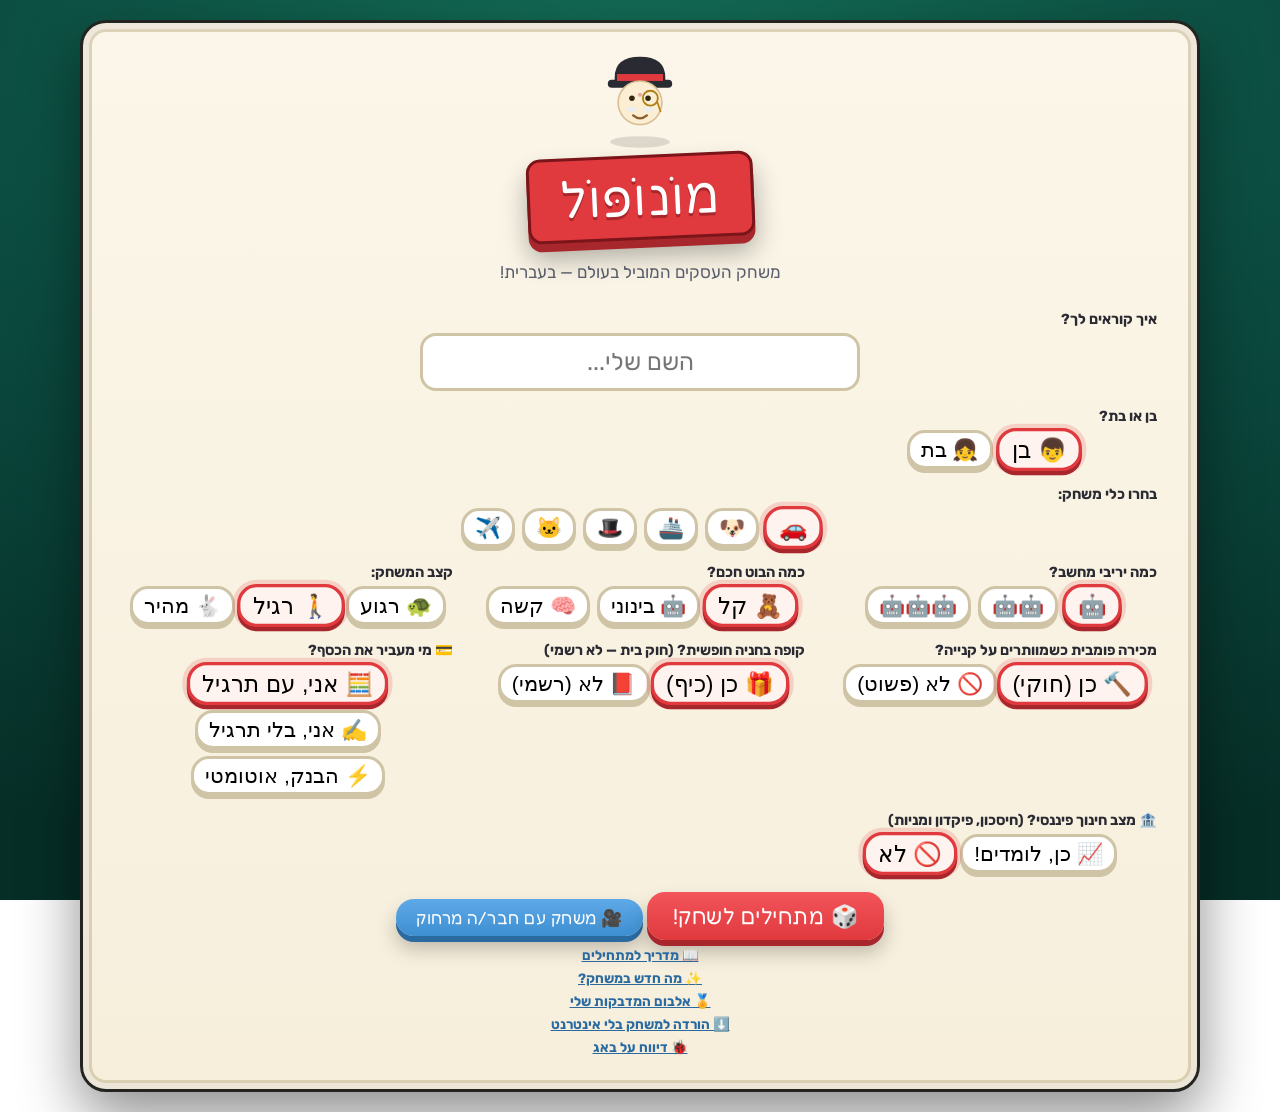
==== commit 6a9a7ae9: "תרגיל חשבון בהעברה: לבדוק כמה יש, ולחשב כמה יישאר היתרה מוסתרת עד שלוחצים "לבדוק כמה יש לי" — בדיקת " ====
--- a/index.html
+++ b/index.html
@@ -79,10 +79,11 @@
       </div>
 
       <div class="setup-group">
-      <label class="setup-label">💳 מעבירים את הכסף לבד? (הילד מקליד כל תשלום)</label>
+      <label class="setup-label">💳 מי מעביר את הכסף?</label>
       <div id="manualpay-picker" class="opponent-picker">
-        <button class="opt-btn selected" data-mp="on">✍️ כן, אני מעביר</button>
-        <button class="opt-btn" data-mp="off">⚡ לא, אוטומטי</button>
+        <button class="opt-btn selected" data-mp="math">🧮 אני, עם תרגיל</button>
+        <button class="opt-btn" data-mp="on">✍️ אני, בלי תרגיל</button>
+        <button class="opt-btn" data-mp="off">⚡ הבנק, אוטומטי</button>
       </div>
       </div>
 
--- a/css/style.css
+++ b/css/style.css
@@ -1034,6 +1034,9 @@
   padding: 12px 16px;
   margin: 12px 0;
 }
+/* גבייה — אותו כרטיס בירוק, כדי שכסף שנכנס ייראה אחרת מכסף שיוצא */
+.pay-card.collect { background: linear-gradient(135deg, #E9F8EE, #CFF0DB); border-color: #1F9D55; }
+.pay-card.collect .pay-amount { color: #17663A; }
 .pay-to { display: flex; align-items: center; gap: 10px; font-size: 15px; text-align: right; line-height: 1.35; }
 .pay-token { font-size: 30px; }
 .pay-amount { font-family: var(--font-title); font-size: 30px; color: #B3541E; white-space: nowrap; }
@@ -1055,6 +1058,24 @@
 .pay-entry input::-webkit-inner-spin-button { -webkit-appearance: none; margin: 0; }
 .pay-entry input[type=number] { -moz-appearance: textfield; appearance: textfield; }
 .pay-currency { font-family: var(--font-title); font-size: 26px; color: #7A6F5E; }
+.pay-step { margin-bottom: 2px; }
+.pay-step[hidden] { display: none; }
+.pay-entry input:disabled { background: #F3F0E6; color: #B5AE9E; }
+/* "כמה יש לי?" — היתרה מוסתרת עד שבודקים אותה בלחיצה */
+.pay-balance { text-align: center; margin: 6px 0 2px; font-size: 15px; min-height: 32px; }
+.peek-btn {
+  font-family: var(--font-body);
+  font-size: 15px;
+  font-weight: 700;
+  background: #EEF4FA;
+  border: 2px dashed #7FA9CF;
+  color: #2A5D87;
+  border-radius: 12px;
+  padding: 6px 14px;
+  cursor: pointer;
+}
+.peek-btn:hover { background: #DDEAF6; }
+.peek-btn:active { transform: translateY(2px); }
 .pay-feedback { text-align: center; font-weight: 700; font-size: 15.5px; min-height: 22px; margin: 2px 0 6px; }
 .pay-feedback.ok { color: #1F9D55; }
 .pay-feedback.bad { color: #D93A3A; }
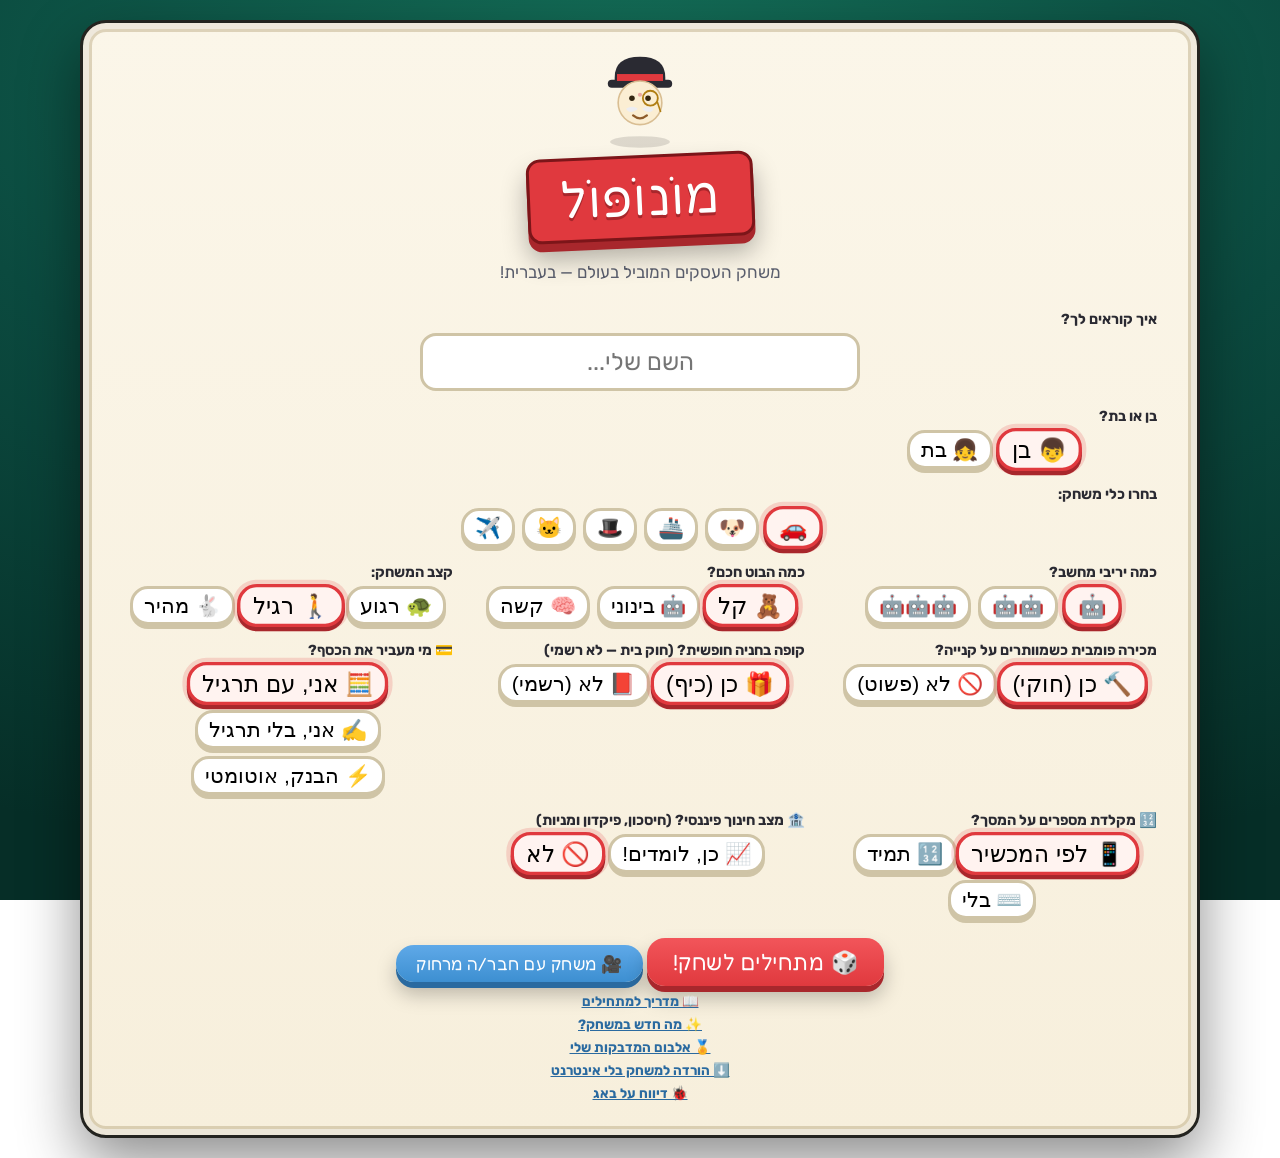
==== commit 99d58d19: "מקלדת מספרים לילדים, וכפתור הדיווח כבר לא מכסה את החלונית שני תיקונים מדיווח בשטח:  1. כפתור הדיווח " ====
--- a/index.html
+++ b/index.html
@@ -88,6 +88,15 @@
       </div>
 
       <div class="setup-group">
+      <label class="setup-label">🔢 מקלדת מספרים על המסך?</label>
+      <div id="keypad-picker" class="opponent-picker">
+        <button class="opt-btn selected" data-kp="auto">📱 לפי המכשיר</button>
+        <button class="opt-btn" data-kp="on">🔢 תמיד</button>
+        <button class="opt-btn" data-kp="off">⌨️ בלי</button>
+      </div>
+      </div>
+
+      <div class="setup-group">
       <label class="setup-label">🏦 מצב חינוך פיננסי? (חיסכון, פיקדון ומניות)</label>
       <div id="finance-picker" class="opponent-picker">
         <button class="opt-btn" data-fin="on">📈 כן, לומדים!</button>
--- a/css/style.css
+++ b/css/style.css
@@ -923,7 +923,26 @@
   backdrop-filter: blur(2px);
 }
 
+/* דיווח באג מתוך כל חלונית: כשנתקעים מול חלונית זה בדיוק הרגע
+   שרוצים לדווח, וכפתור הצד חסום. פינה קטנה ושקטה, בלי לכסות תוכן. */
+.dlg-bug {
+  position: absolute;
+  top: 7px;
+  left: 7px;
+  font-size: 16px;
+  line-height: 1;
+  background: rgba(0, 0, 0, .06);
+  border: none;
+  border-radius: 10px;
+  padding: 5px 7px;
+  cursor: pointer;
+  opacity: .45;
+  transition: opacity .15s, background .15s;
+}
+.dlg-bug:hover, .dlg-bug:focus-visible { opacity: 1; background: rgba(0, 0, 0, .12); }
+
 .dialog {
+  position: relative;
   background: linear-gradient(180deg, var(--cream), var(--board-face));
   border: 3px solid var(--board-edge);
   border-radius: var(--radius-l);
@@ -1058,6 +1077,61 @@
 .pay-entry input::-webkit-inner-spin-button { -webkit-appearance: none; margin: 0; }
 .pay-entry input[type=number] { -moz-appearance: textfield; appearance: textfield; }
 .pay-currency { font-family: var(--font-title); font-size: 26px; color: #7A6F5E; }
+/* ---------- סיכום סוף המשחק: מה הילד באמת עשה ---------- */
+.win-stats-title {
+  font-family: var(--font-title);
+  font-size: 19px;
+  margin: 16px 0 8px;
+  text-align: center;
+}
+.win-stats {
+  display: grid;
+  grid-template-columns: repeat(auto-fit, minmax(132px, 1fr));
+  gap: 8px;
+}
+.win-stat {
+  background: #fff;
+  border: 2px solid #E4DCC4;
+  border-radius: 13px;
+  padding: 9px 7px;
+  text-align: center;
+  display: flex;
+  flex-direction: column;
+  gap: 1px;
+}
+.win-stat .ws-emoji { font-size: 21px; }
+.win-stat .ws-num { font-family: var(--font-title); font-size: 19px; color: #B3541E; }
+.win-stat .ws-label { font-size: 12.5px; color: #7A6F5E; line-height: 1.3; }
+.win-verdict {
+  margin-top: 10px;
+  background: #FFF8E1;
+  border-right: 6px solid #E0A03E;
+  border-radius: 12px;
+  padding: 9px 13px;
+  font-size: 15px;
+  font-weight: 700;
+}
+.win-math { margin-top: 8px; font-size: 14px; color: #7A6F5E; text-align: center; }
+.win-math.ok { color: #1F9D55; font-weight: 700; }
+
+/* ---------- "מה עדיף?" — דרכים לגייס כסף, מהזול ליקר ---------- */
+.asset-row.debt-opt { flex-wrap: wrap; align-items: flex-start; }
+.asset-row.debt-opt .a-name { display: flex; flex-direction: column; gap: 2px; min-width: 45%; }
+.asset-row.debt-opt .opt-why { font-weight: 500; font-size: 12.5px; color: #7A6F5E; line-height: 1.35; }
+.asset-row.debt-opt .opt-cost {
+  font-size: 13px;
+  font-weight: 700;
+  color: #B3541E;
+  background: #FDF1E3;
+  border-radius: 9px;
+  padding: 3px 9px;
+  white-space: nowrap;
+}
+.asset-row.debt-opt.best { border-color: #1F9D55; background: #F4FBF6; }
+.asset-row.debt-opt.best .opt-cost { color: #17663A; background: #DFF0E4; }
+.best-tag { font-size: 12px; color: #1F9D55; font-weight: 700; }
+.debt-need + .d-sub .miss { color: #D93A3A; }
+
 .pay-step { margin-bottom: 2px; }
 .pay-step[hidden] { display: none; }
 .pay-entry input:disabled { background: #F3F0E6; color: #B5AE9E; }
@@ -1077,6 +1151,45 @@
 .peek-btn:hover { background: #DDEAF6; }
 .peek-btn:active { transform: translateY(2px); }
 .pay-feedback { text-align: center; font-weight: 700; font-size: 15.5px; min-height: 22px; margin: 2px 0 6px; }
+
+/* השדה שהמקלדת מקלידה אליו — כדי שיהיה ברור לאן הספרות הולכות */
+.pay-entry input.np-active {
+  border-color: #E0A03E;
+  box-shadow: 0 0 0 4px rgba(224, 160, 62, .25);
+  background: #FFFDF5;
+}
+
+/* מקלדת מספרים לילדים: כפתורים גדולים, ספרות בלבד */
+.numpad {
+  display: grid;
+  grid-template-columns: repeat(3, 1fr);
+  gap: 8px;
+  max-width: 300px;
+  margin: 10px auto 6px;
+  /* מקלדת מספרים היא תמיד משמאל לימין — 1,2,3 ולא 3,2,1,
+     גם בעמוד בעברית. זה הסידור שילד מכיר מכל טלפון ומחשבון. */
+  direction: ltr;
+}
+.numpad button {
+  font-family: var(--font-title);
+  font-size: 27px;
+  line-height: 1;
+  padding: 13px 0;
+  border-radius: 14px;
+  border: 2px solid #E4DCC4;
+  background: #fff;
+  color: #2B2B2B;
+  cursor: pointer;
+  box-shadow: 0 4px 0 #DED5BC;
+  transition: transform .08s, box-shadow .08s, background .15s;
+  -webkit-tap-highlight-color: transparent;
+  touch-action: manipulation;
+  user-select: none;
+}
+.numpad button:hover { background: #FFFBF0; }
+.numpad button:active { transform: translateY(4px); box-shadow: none; }
+.numpad .np-back { background: #FFF0F0; border-color: #E9B7B7; box-shadow: 0 4px 0 #E0A5A5; }
+.numpad .np-clear { background: #FFF8E1; border-color: #E0C97F; box-shadow: 0 4px 0 #CDB673; }
 .pay-feedback.ok { color: #1F9D55; }
 .pay-feedback.bad { color: #D93A3A; }
 
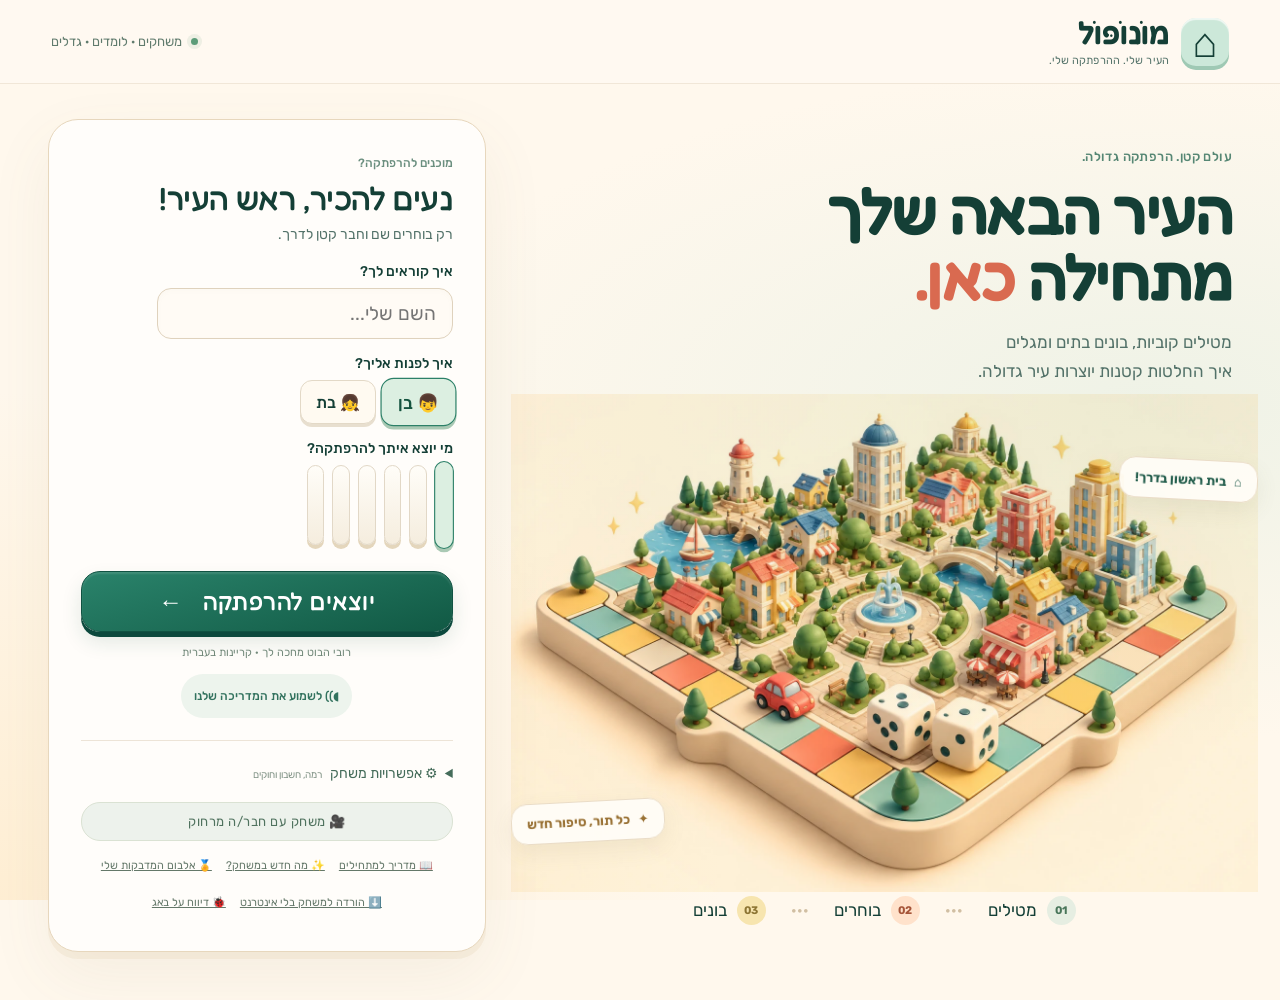
==== commit 37ad69e1: "Redesign Hebrew Monopoly with toy city, clear narration and debt fixes" ====
--- a/index.html
+++ b/index.html
@@ -1,179 +1,205 @@
-<!DOCTYPE html>
-<html lang="he" dir="rtl">
-<head>
-  <meta charset="UTF-8">
-  <meta name="viewport" content="width=device-width, initial-scale=1.0">
-  <title>מונופול בעברית 🎩</title>
-  <link rel="icon" href="data:image/svg+xml,<svg xmlns=%22http://www.w3.org/2000/svg%22 viewBox=%220 0 100 100%22><text y=%22.9em%22 font-size=%2290%22>🎩</text></svg>">
-  <link rel="stylesheet" href="css/style.css?v=19">
-</head>
-<body>
-
-  <!-- מסך פתיחה -->
-  <div id="setup-screen">
-    <div class="setup-card">
-      <div class="setup-mascot" id="setup-mascot"></div>
-      <div class="logo-plate"><h1 class="logo">מוֹנוֹפּוֹל</h1></div>
-      <p class="subtitle">משחק העסקים המוביל בעולם — בעברית!</p>
-
-      <div class="setup-options">
-      <div class="setup-group setup-wide">
-        <label class="setup-label" for="player-name">איך קוראים לך?</label>
-        <input id="player-name" type="text" maxlength="12" placeholder="השם שלי...">
-      </div>
-
-      <div class="setup-group">
-      <label class="setup-label">בן או בת?</label>
-      <div id="gender-picker" class="opponent-picker">
-        <button class="opt-btn selected" data-g="m">👦 בן</button>
-        <button class="opt-btn" data-g="f">👧 בת</button>
-      </div>
-      </div>
-
-      <div class="setup-group setup-wide">
-        <label class="setup-label">בחרו כלי משחק:</label>
-        <div id="token-picker" class="token-picker"></div>
-      </div>
-
-      <div class="setup-group">
-      <label class="setup-label">כמה יריבי מחשב?</label>
-      <div id="opponent-picker" class="opponent-picker">
-        <button class="opt-btn selected" data-n="1">🤖</button>
-        <button class="opt-btn" data-n="2">🤖🤖</button>
-        <button class="opt-btn" data-n="3">🤖🤖🤖</button>
-      </div>
-      </div>
-
-      <div class="setup-group">
-      <label class="setup-label">כמה הבוט חכם?</label>
-      <div id="difficulty-picker" class="opponent-picker">
-        <button class="opt-btn selected" data-diff="easy">🧸 קל</button>
-        <button class="opt-btn" data-diff="medium">🤖 בינוני</button>
-        <button class="opt-btn" data-diff="hard">🧠 קשה</button>
-      </div>
-      </div>
-
-      <div class="setup-group">
-      <label class="setup-label">קצב המשחק:</label>
-      <div id="speed-picker" class="opponent-picker">
-        <button class="opt-btn" data-speed="slow">🐢 רגוע</button>
-        <button class="opt-btn selected" data-speed="normal">🚶 רגיל</button>
-        <button class="opt-btn" data-speed="fast">🐇 מהיר</button>
-      </div>
-      </div>
-
-      <div class="setup-group">
-      <label class="setup-label">מכירה פומבית כשמוותרים על קנייה?</label>
-      <div id="auction-picker" class="opponent-picker">
-        <button class="opt-btn selected" data-auc="on">🔨 כן (חוקי)</button>
-        <button class="opt-btn" data-auc="off">🚫 לא (פשוט)</button>
-      </div>
-      </div>
-
-      <div class="setup-group">
-      <label class="setup-label">קופה בחניה חופשית? (חוק בית — לא רשמי)</label>
-      <div id="pot-picker" class="opponent-picker">
-        <button class="opt-btn selected" data-pot="on">🎁 כן (כיף)</button>
-        <button class="opt-btn" data-pot="off">📕 לא (רשמי)</button>
-      </div>
-      </div>
-
-      <div class="setup-group">
-      <label class="setup-label">💳 מי מעביר את הכסף?</label>
-      <div id="manualpay-picker" class="opponent-picker">
-        <button class="opt-btn selected" data-mp="math">🧮 אני, עם תרגיל</button>
-        <button class="opt-btn" data-mp="on">✍️ אני, בלי תרגיל</button>
-        <button class="opt-btn" data-mp="off">⚡ הבנק, אוטומטי</button>
-      </div>
-      </div>
-
-      <div class="setup-group">
-      <label class="setup-label">🔢 מקלדת מספרים על המסך?</label>
-      <div id="keypad-picker" class="opponent-picker">
-        <button class="opt-btn selected" data-kp="auto">📱 לפי המכשיר</button>
-        <button class="opt-btn" data-kp="on">🔢 תמיד</button>
-        <button class="opt-btn" data-kp="off">⌨️ בלי</button>
-      </div>
-      </div>
-
-      <div class="setup-group">
-      <label class="setup-label">🏦 מצב חינוך פיננסי? (חיסכון, פיקדון ומניות)</label>
-      <div id="finance-picker" class="opponent-picker">
-        <button class="opt-btn" data-fin="on">📈 כן, לומדים!</button>
-        <button class="opt-btn selected" data-fin="off">🚫 לא</button>
-      </div>
-      </div>
-
-      </div>
-
-      <button id="start-btn" class="big-btn">🎲 מתחילים לשחק!</button>
-      <button id="remote-btn" class="big-btn blue">🎥 משחק עם חבר/ה מרחוק</button>
-      <button id="tutorial-btn" class="link-btn">📖 מדריך למתחילים</button>
-      <button id="whatsnew-btn" class="link-btn">✨ מה חדש במשחק?</button>
-      <button id="album-btn" class="link-btn">🏅 אלבום המדבקות שלי</button>
-      <button id="download-btn" class="link-btn">⬇️ הורדה למשחק בלי אינטרנט</button>
-      <button id="bug-setup-btn" class="link-btn">🐞 דיווח על באג</button>
-    </div>
-  </div>
-
-  <!-- מסך המשחק -->
-  <div id="game-screen" class="hidden">
-    <div id="board-wrap">
-      <div id="board">
-        <div id="board-center">
-          <div class="center-stripe"><span>מוֹנוֹפּוֹל</span></div>
-          <div class="center-mascot" id="center-mascot"></div>
-          <div id="pot-display" class="hidden"></div>
-          <div id="turn-banner"></div>
-          <div id="dice-area">
-            <div class="die3d-scene"><div class="die3d" id="die1"></div></div>
-            <div class="die3d-scene"><div class="die3d" id="die2"></div></div>
-          </div>
-          <div id="action-buttons">
-            <button id="roll-btn" class="big-btn">🎲 הטלת קוביות</button>
-            <button id="end-turn-btn" class="big-btn green">✅ סיום תור</button>
-            <div class="row">
-              <button id="manage-btn" class="mid-btn">🏠 העסקים שלי</button>
-              <button id="trade-btn" class="mid-btn">🤝 הצעת עסקה</button>
-              <button id="bank-btn" class="mid-btn hidden">📈 תיק ההשקעות שלי</button>
-              <button id="mainbank-btn" class="mid-btn hidden">🏦 בנק מונופול</button>
-            </div>
-          </div>
-        </div>
-        <div id="token-layer"></div>
-      </div>
-    </div>
-
-    <aside id="side-panel">
-      <div class="side-top">
-        <button id="sound-btn" class="icon-btn" title="הקראה קולית">🔊</button>
-        <button id="music-btn" class="icon-btn" title="מוזיקת רקע">🎵</button>
-        <button id="speed-btn" class="icon-btn" title="קצב המשחק">🚶</button>
-        <button id="bug-btn" class="icon-btn" title="דיווח באג">🐞</button>
-        <button id="restart-btn" class="icon-btn" title="איפוס משחק">🔄</button>
-      </div>
-      <div id="money-bar" class="hidden"></div>
-      <div id="cards-panel"></div>
-      <div id="log"></div>
-    </aside>
-  </div>
-
-  <!-- שכבות: כרזות, קלף נשלף, דיאלוגים, מטבעות, קונפטי, טוסטים -->
-  <div id="banner-root"></div>
-  <div id="card-root" class="hidden"></div>
-  <div id="dialog-root" class="hidden"></div>
-  <div id="fx-layer"></div>
-  <canvas id="confetti"></canvas>
-  <div id="toast-root"></div>
-
-  <!-- ראשון בכוונה: תופס גם שגיאות שקורות בזמן טעינת שאר הקבצים -->
-  <script src="js/bugreport.js?v=19"></script>
-  <script src="audio/manifest.js?v=19" onerror="/* אין קריינות — נסיגה לקול הדפדפן */"></script>
-  <script src="js/data.js?v=19"></script>
-  <script src="js/engine.js?v=19"></script>
-  <script src="js/ai.js?v=19"></script>
-  <script src="js/ui.js?v=19"></script>
-  <script src="js/remote.js?v=19"></script>
-  <script src="js/main.js?v=19"></script>
-</body>
-</html>
+<!DOCTYPE html>
+<html lang="he" dir="rtl">
+<head>
+  <meta charset="UTF-8">
+  <meta name="viewport" content="width=device-width, initial-scale=1.0">
+  <title>מונופול • העיר שלי</title>
+  <link rel="icon" href="data:image/svg+xml,<svg xmlns=%22http://www.w3.org/2000/svg%22 viewBox=%220 0 100 100%22><text y=%22.9em%22 font-size=%2290%22>🎩</text></svg>">
+  <link rel="stylesheet" href="css/style.css?v=20">
+  <meta name="theme-color" content="#176857">
+  <link rel="stylesheet" href="css/wonderland.css?v=20">
+</head>
+<body>
+
+  <header class="app-header">
+    <a class="brand" href="./" aria-label="מונופול — העיר שלי"><span class="brand-icon">⌂</span><span>מוֹנוֹפּוֹל<small>העיר שלי. ההרפתקה שלי.</small></span></a>
+    <span class="header-note"><span class="live-dot"></span> משחקים · לומדים · גדלים</span>
+  </header>
+  <!-- מסך פתיחה -->
+  <div id="setup-screen">
+    <section class="world-intro" aria-labelledby="world-title">
+      <div class="eyebrow">עולם קטן. הרפתקה גדולה.</div>
+      <h1 id="world-title">העיר הבאה שלך<br>מתחילה <em>כאן.</em></h1>
+      <p>מטילים קוביות, בונים בתים ומגלים<br>איך החלטות קטנות יוצרות עיר גדולה.</p>
+      <div class="world-art"><img src="assets/toy-city.webp" width="1536" height="1024" alt="עיר צעצוע תלת־ממדית עם בתים צבעוניים, עצים וקוביות">
+        <span class="floating-badge badge-home">⌂ <b>בית ראשון בדרך!</b></span>
+        <span class="floating-badge badge-dice">✦ <b>כל תור, סיפור חדש</b></span>
+      </div>
+      <div class="adventure-steps"><span><b>01</b> מטילים</span><i>···</i><span><b>02</b> בוחרים</span><i>···</i><span><b>03</b> בונים</span></div>
+    </section>
+    <div class="setup-card">
+      <span class="setup-kicker">מוכנים להרפתקה?</span>
+      <h2 class="setup-title">נעים להכיר, ראש העיר!</h2>
+      <p class="subtitle">רק בוחרים שם וחבר קטן לדרך.</p>
+
+      <div class="setup-options">
+      <div class="setup-group setup-wide">
+        <label class="setup-label" for="player-name">איך קוראים לך?</label>
+        <input id="player-name" type="text" maxlength="12" placeholder="השם שלי...">
+      </div>
+
+      <div class="setup-group">
+      <label class="setup-label">איך לפנות אליך?</label>
+      <div id="gender-picker" class="opponent-picker">
+        <button class="opt-btn selected" data-g="m">👦 בן</button>
+        <button class="opt-btn" data-g="f">👧 בת</button>
+      </div>
+      </div>
+
+      <div class="setup-group setup-wide">
+        <label class="setup-label">מי יוצא איתך להרפתקה?</label>
+        <div id="token-picker" class="token-picker"></div>
+      </div>
+
+      </div>
+      <button id="start-btn" class="big-btn">יוצאים להרפתקה <span aria-hidden="true">←</span></button>
+      <p class="start-hint">רובי הבוט מחכה לך · קריינות בעברית</p>
+      <button id="preview-voice" class="voice-preview" type="button">◖)) לשמוע את המדריכה שלנו</button>
+      <details class="advanced-settings"><summary>⚙ אפשרויות משחק <small>רמה, חשבון וחוקים</small></summary><div class="advanced-grid">
+      <div class="setup-group">
+      <label class="setup-label">כמה יריבי מחשב?</label>
+      <div id="opponent-picker" class="opponent-picker">
+        <button class="opt-btn selected" data-n="1">🤖</button>
+        <button class="opt-btn" data-n="2">🤖🤖</button>
+        <button class="opt-btn" data-n="3">🤖🤖🤖</button>
+      </div>
+      </div>
+
+      <div class="setup-group">
+      <label class="setup-label">כמה הבוט חכם?</label>
+      <div id="difficulty-picker" class="opponent-picker">
+        <button class="opt-btn selected" data-diff="easy">🧸 קל</button>
+        <button class="opt-btn" data-diff="medium">🤖 בינוני</button>
+        <button class="opt-btn" data-diff="hard">🧠 קשה</button>
+      </div>
+      </div>
+
+      <div class="setup-group">
+      <label class="setup-label">קצב המשחק:</label>
+      <div id="speed-picker" class="opponent-picker">
+        <button class="opt-btn" data-speed="slow">🐢 רגוע</button>
+        <button class="opt-btn selected" data-speed="normal">🚶 רגיל</button>
+        <button class="opt-btn" data-speed="fast">🐇 מהיר</button>
+      </div>
+      </div>
+
+      <div class="setup-group">
+      <label class="setup-label">מכירה פומבית כשמוותרים על קנייה?</label>
+      <div id="auction-picker" class="opponent-picker">
+        <button class="opt-btn selected" data-auc="on">🔨 כן (חוקי)</button>
+        <button class="opt-btn" data-auc="off">🚫 לא (פשוט)</button>
+      </div>
+      </div>
+
+      <div class="setup-group">
+      <label class="setup-label">קופה בחניה חופשית? (חוק בית — לא רשמי)</label>
+      <div id="pot-picker" class="opponent-picker">
+        <button class="opt-btn selected" data-pot="on">🎁 כן (כיף)</button>
+        <button class="opt-btn" data-pot="off">📕 לא (רשמי)</button>
+      </div>
+      </div>
+
+      <div class="setup-group">
+      <label class="setup-label">💳 מי מעביר את הכסף?</label>
+      <div id="manualpay-picker" class="opponent-picker">
+        <button class="opt-btn selected" data-mp="math">🧮 אני, עם תרגיל</button>
+        <button class="opt-btn" data-mp="on">✍️ אני, בלי תרגיל</button>
+        <button class="opt-btn" data-mp="off">⚡ הבנק, אוטומטי</button>
+      </div>
+      </div>
+
+      <div class="setup-group">
+      <label class="setup-label">🔢 מקלדת מספרים על המסך?</label>
+      <div id="keypad-picker" class="opponent-picker">
+        <button class="opt-btn selected" data-kp="auto">📱 לפי המכשיר</button>
+        <button class="opt-btn" data-kp="on">🔢 תמיד</button>
+        <button class="opt-btn" data-kp="off">⌨️ בלי</button>
+      </div>
+      </div>
+
+      <div class="setup-group">
+      <label class="setup-label">🏦 מצב חינוך פיננסי? (חיסכון, פיקדון ומניות)</label>
+      <div id="finance-picker" class="opponent-picker">
+        <button class="opt-btn" data-fin="on">📈 כן, לומדים!</button>
+        <button class="opt-btn selected" data-fin="off">🚫 לא</button>
+      </div>
+      </div>
+
+      </div>
+
+      </details>
+      <div class="setup-links">
+      <button id="remote-btn" class="big-btn blue">🎥 משחק עם חבר/ה מרחוק</button>
+      <button id="tutorial-btn" class="link-btn">📖 מדריך למתחילים</button>
+      <button id="whatsnew-btn" class="link-btn">✨ מה חדש במשחק?</button>
+      <button id="album-btn" class="link-btn">🏅 אלבום המדבקות שלי</button>
+      <button id="download-btn" class="link-btn">⬇️ הורדה למשחק בלי אינטרנט</button>
+      <button id="bug-setup-btn" class="link-btn">🐞 דיווח על באג</button>
+      </div>
+    </div>
+  </div>
+
+  <!-- מסך המשחק -->
+  <div id="game-screen" class="hidden">
+    <div id="board-wrap">
+      <div id="board">
+        <div id="board-center">
+          <div class="center-stripe"><span>העיר שלי</span><small>כל צעד הוא התחלה של משהו טוב</small></div>
+          <img class="board-town" src="assets/toy-city.webp" alt="" aria-hidden="true">
+          <div id="pot-display" class="hidden"></div>
+          <div id="turn-banner" aria-live="polite"></div>
+          <div id="dice-area">
+            <div class="die3d-scene"><div class="die3d" id="die1"></div></div>
+            <div class="die3d-scene"><div class="die3d" id="die2"></div></div>
+          </div>
+          <div id="action-buttons">
+            <button id="roll-btn" class="big-btn">🎲 הטלת קוביות</button>
+            <button id="end-turn-btn" class="big-btn green">✅ סיום תור</button>
+            <div class="row">
+              <button id="manage-btn" class="mid-btn">🏠 העסקים שלי</button>
+              <button id="trade-btn" class="mid-btn">🤝 הצעת עסקה</button>
+              <button id="bank-btn" class="mid-btn hidden">📈 תיק ההשקעות שלי</button>
+              <button id="mainbank-btn" class="mid-btn hidden">🏦 בנק מונופול</button>
+            </div>
+          </div>
+        </div>
+        <div id="token-layer"></div>
+      </div>
+    </div>
+
+    <aside id="side-panel">
+      <div class="guide-card"><span class="guide-avatar" aria-hidden="true">✦</span><div><b>ביחד, צעד אחר צעד</b><p id="speech-caption" aria-live="polite">לוחצים על הקוביות ומתחילים לגלות!</p></div><button id="repeat-voice" aria-label="שמיעת ההסבר שוב" title="שמיעת ההסבר שוב">↻</button></div>
+      <div class="side-top">
+        <button id="sound-btn" class="icon-btn" title="הקראה קולית">🔊</button>
+        <button id="music-btn" class="icon-btn" title="מוזיקת רקע">🎵</button>
+        <button id="speed-btn" class="icon-btn" title="קצב המשחק">🚶</button>
+        <button id="bug-btn" class="icon-btn" title="דיווח באג">🐞</button>
+        <button id="restart-btn" class="icon-btn" title="איפוס משחק">🔄</button>
+      </div>
+      <div id="money-bar" class="hidden"></div>
+      <div id="cards-panel"></div>
+      <h2 class="log-heading">הסיפור של המשחק <span>✦</span></h2><div id="log" aria-label="יומן המשחק"></div>
+    </aside>
+  </div>
+
+  <!-- שכבות: כרזות, קלף נשלף, דיאלוגים, מטבעות, קונפטי, טוסטים -->
+  <div id="banner-root"></div>
+  <div id="card-root" class="hidden"></div>
+  <div id="dialog-root" class="hidden"></div>
+  <div id="fx-layer"></div>
+  <canvas id="confetti"></canvas>
+  <div id="toast-root"></div>
+
+  <!-- ראשון בכוונה: תופס גם שגיאות שקורות בזמן טעינת שאר הקבצים -->
+  <script src="js/bugreport.js?v=20"></script>
+  <script src="audio/manifest.js?v=20" onerror="/* אין קריינות — נסיגה לקול הדפדפן */"></script>
+  <script src="js/data.js?v=20"></script>
+  <script src="js/engine.js?v=20"></script>
+  <script src="js/ai.js?v=20"></script>
+  <script src="js/narrator.js?v=20"></script>
+  <script src="js/ui.js?v=20"></script>
+  <script src="js/remote.js?v=20"></script>
+  <script src="js/main.js?v=20"></script>
+  <script src="js/experience.js?v=20"></script>
+</body>
+</html>
--- a/css/wonderland.css
+++ b/css/wonderland.css
@@ -0,0 +1,173 @@
+/* The toy-city theme. Layout stays square and upright so every tile is readable. */
+:root {
+  --ink: #143f36; --ink-soft: #537269; --cream: #fff9ef;
+  --board-face: #fff7e7; --board-edge: #d4ba92; --tile: #fffaf0;
+  --tile-line: #deceb5; --red: #176857; --red-deep: #104b40;
+  --green-btn: #176857; --green-btn-deep: #0c493d;
+  --blue-btn: #427e9b; --blue-btn-deep: #2d6079;
+  --shadow-deep: 0 18px 50px #79674618; --radius-l: 30px;
+}
+body {
+  background: radial-gradient(ellipse at 90% 45%, #dcecdf77, transparent 48%),
+    radial-gradient(ellipse at 0 100%, #ffe4b777, transparent 40%), #fff8ed;
+  background-attachment: fixed;
+}
+button, input, summary { -webkit-tap-highlight-color: transparent; }
+button { touch-action: manipulation; }
+button:focus-visible, a:focus-visible, summary:focus-visible, [tabindex]:focus-visible {
+  outline: 3px solid #227d68; outline-offset: 4px;
+}
+.app-header {
+  height: 84px; padding: 0 clamp(20px, 4vw, 64px);
+  display: flex; align-items: center; justify-content: space-between;
+  border-bottom: 1px solid #decdb66b; background: #fffaf2d9;
+}
+.brand { display: flex; gap: 12px; align-items: center; text-decoration: none; color: var(--ink); font-family: var(--font-display); font-size: 31px; font-weight: 600; line-height: 1; }
+.brand small { display: block; font-family: var(--font-body); font-size: 11px; font-weight: 400; margin-top: 7px; letter-spacing: .1px; color: var(--ink-soft); }
+.brand-icon { width: 48px; height: 48px; display: grid; place-items: center; font-size: 42px; line-height: 1; background: #cce8d9; border-radius: 15px; box-shadow: 0 4px 0 #9fc9b4, inset 0 2px 1px #ffffffb3; }
+.header-note { display: flex; gap: 9px; align-items: center; color: #607b6d; font-size: 13px; }
+.live-dot { width: 7px; height: 7px; background: #5c9c79; border-radius: 100%; box-shadow: 0 0 0 4px #75aa8620; }
+#setup-screen { display: grid; grid-template-columns: minmax(0, 1.35fr) minmax(340px, .85fr); gap: clamp(24px, 4vw, 66px); align-items: center; max-width: 1420px; margin: auto; padding: 35px 48px 48px; min-height: calc(100dvh - 84px); }
+.world-intro { text-align: right; min-width: 0; }
+.eyebrow { display: inline-flex; color: #568774; font-size: 13px; font-weight: 500; letter-spacing: .4px; margin-bottom: 14px; }
+.world-intro h1 { font-size: clamp(44px, 5vw, 76px); font-weight: 600; line-height: 1.03; letter-spacing: -1.5px; }
+.world-intro h1 em { font-style: normal; color: #d96a50; }
+.world-intro > p { font-size: 17px; line-height: 1.7; color: var(--ink-soft); margin-top: 18px; }
+.world-art { position: relative; margin: 8px -26px 0; }
+.world-art img { width: 100%; height: auto; display: block; mix-blend-mode: multiply; animation: city-appear 1s ease both; }
+.floating-badge { position: absolute; padding: 12px 15px; background: #fffdf8ed; border: 1px solid #eadcc7; border-radius: 16px; box-shadow: 0 8px 22px #6b684c18; color: #245e4d; font-size: 13px; display: flex; gap: 8px; align-items: center; }
+.badge-home { top: 13%; right: 0; transform: rotate(3deg); }
+.badge-dice { bottom: 10%; left: 0; transform: rotate(-3deg); color: #997134; }
+.adventure-steps { display: flex; justify-content: center; gap: 25px; align-items: center; font-size: 17px; margin-top: 4px; }
+.adventure-steps span { display: flex; gap: 10px; align-items: center; }
+.adventure-steps b { display: grid; place-items: center; font-size: 11px; width: 29px; height: 29px; border-radius: 50%; background: #e6eee2; color: #49765a; }
+.adventure-steps span:nth-of-type(2) b { background: #ffe2cb; color: #a65539; }
+.adventure-steps span:nth-of-type(3) b { background: #f7e5af; color: #8c7432; }
+.adventure-steps i { font-style: normal; color: #d1bfa3; }
+#setup-screen .setup-card { width: 100%; max-width: none; padding: 32px; background: #fffdfa; border: 1px solid #e7d7bd; border-radius: 30px; box-shadow: 0 7px 0 #e7d7bd55, 0 24px 64px #78684d13; text-align: right; animation: none; }
+.setup-kicker { font-size: 12px; color: #6b8f7f; font-weight: 500; }
+.setup-title { margin: 8px 0; font-size: clamp(25px, 2.5vw, 34px); font-weight: 500; letter-spacing: -.4px; }
+#setup-screen .subtitle { margin: 0 0 20px; font-size: 14px; color: var(--ink-soft); }
+#setup-screen .setup-options { display: flex; flex-direction: column; gap: 16px; }
+#setup-screen .setup-label { font-size: 14px; margin: 0 0 8px; font-weight: 500; }
+#setup-screen #player-name { max-width: none; text-align: right; padding: 13px 16px; border-radius: 14px; font-size: 19px; border: 1.5px solid #dfd2bd; background: #fffbf5; box-shadow: inset 0 2px 5px #ad967008; }
+#player-name:focus { border-color: #67a78b; box-shadow: 0 0 0 3px #b5d8c74d; }
+#setup-screen .opponent-picker { justify-content: flex-start; gap: 8px; }
+#setup-screen .opt-btn { font: 500 16px var(--font-body); padding: 10px 15px; border: 1.5px solid #e3d9c7; border-radius: 12px; background: #fffaf1; color: var(--ink); box-shadow: 0 3px 0 #e8dfcf; min-height: 44px; }
+#setup-screen .opt-btn.selected, #setup-screen .token-btn.selected { border-color: #2c8068; background: #dcefe1; box-shadow: 0 3px 0 #aac9b4; color: #14533f; }
+#setup-screen .token-picker { display: grid; grid-template-columns: repeat(6, minmax(0, 1fr)); gap: 8px; }
+#setup-screen .token-btn { font-size: 30px; padding: 13px 0; border-radius: 15px; background: linear-gradient(#fffdf8,#f5edde); border: 1.5px solid #e2d8c7; box-shadow: 0 4px 0 #e4d6bc; transition: transform .18s, border-color .18s; }
+#setup-screen .token-btn:hover { transform: translateY(-3px); }
+.big-btn { border: 1px solid #105242; border-radius: 19px; background: linear-gradient(165deg, #2a836b, #115944); box-shadow: 0 5px 0 #0c493d, 0 10px 20px #17543e20, inset 0 2px 2px #ffffff20; color: #fff; font-family: var(--font-display); font-weight: 500; text-shadow: none; }
+.big-btn:hover { filter: brightness(1.06); }
+.big-btn:active { transform: translateY(3px); box-shadow: 0 2px 0 #0c493d; }
+.big-btn.blue { background: linear-gradient(160deg,#548da1,#326d83); border-color: #326578; box-shadow: 0 5px 0 #2d5869; }
+.big-btn.green { background: linear-gradient(165deg, #2a836b, #115944); }
+#setup-screen #start-btn { display: flex; justify-content: center; gap: 20px; width: 100%; margin: 26px 0 14px; font-size: 24px; padding: 15px 16px; }
+.start-hint { text-align: center; font-size: 11px; color: #718879; margin: 7px 0 15px; }
+.voice-preview { display: block; margin: 0 auto; padding: 9px 13px; border: 0; background: #edf4ed; color: #32725e; border-radius: 24px; font: 500 12px var(--font-body); min-height: 44px; cursor: pointer; }
+.advanced-settings { border-top: 1px solid #ede4d7; margin-top: 22px; padding-top: 16px; }
+.advanced-settings summary { font-size: 14px; color: #456c5a; cursor: pointer; padding: 8px 0; }
+.advanced-settings summary small { font-size: 10px; color: #819386; margin-right: 5px; }
+.advanced-grid { display: grid; gap: 18px; padding: 16px 0; }
+#setup-screen .advanced-grid .opt-btn { font-size: 12px; padding: 10px 9px; }
+.setup-links { display: flex; flex-wrap: wrap; justify-content: center; gap: 4px 14px; padding-top: 12px; }
+#setup-screen .setup-links .link-btn { font: 11px var(--font-body); margin: 0; color: #647869; padding: 10px 0; }
+#setup-screen #remote-btn { width: 100%; font: 13px var(--font-body); background: #edf2ec; color: #4f725e; border: 1px solid #dae2d3; box-shadow: none; padding: 11px; margin: 0 0 4px; }
+/* A dimensional but upright game board; perspective never shrinks the text. */
+body:has(#game-screen:not(.hidden)) .app-header { height: 64px; }
+#game-screen { height: calc(100dvh - 64px); gap: 30px; max-width: 1640px; margin: auto; padding: 22px 34px 30px; align-items: stretch; }
+#board-wrap { perspective: 1800px; min-height: 0; }
+#board { width: min(100%, calc(100dvh - 122px)); border: 5px solid #e0c8a2; border-radius: 23px; padding: 3px; gap: 2px; background: #e7d6ba; box-shadow: 0 9px 0 #d3b78a, 0 11px 0 #bd9c6e, 0 22px 42px #715c3730, inset 0 2px 1px #fff; overflow: hidden; animation: board-land .5s ease; }
+.square { border: 0; border-radius: 4px; background: linear-gradient(165deg,#fffefa,#faf0dd); box-shadow: 0 2px 0 #bda986, inset 0 1px 0 #fff; font-size: clamp(6px,1.28cqw,13px); }
+.square .band { min-height: 2cqw; border-bottom: 1px solid #00000012; box-shadow: inset 0 2px 0 #ffffff45; }
+.square .band-city { text-shadow: none; font-size: .92em; font-weight: 600; }
+.square .sq-name { font-weight: 600; color: #264b3c; }
+.square .sq-price { color: #627162; font-weight: 500; }
+.square.tappable:hover { box-shadow: inset 0 0 0 2px #468f74; filter: none; }
+.square:has(.tok.current) { background: #d6edda; box-shadow: inset 0 0 0 2px #609d77; }
+.square.corner { background: linear-gradient(155deg, #fffaf0, #f7e6c7); }
+.square.t-go { background: #d6ead8; }
+#board-center { border-radius: 13px; background: radial-gradient(ellipse at 50% 25%, #fffdf699, transparent 50%), #e4efda; padding: 3cqw; gap: 1.4cqw; }
+.board-town { position: absolute; top: -2%; width: 78%; left: 11%; height: 36%; object-fit: cover; object-position: 50% 33%; mix-blend-mode: multiply; opacity: .84; pointer-events: none; mask-image: linear-gradient(#000 35%, transparent 100%); }
+.center-stripe { z-index: 1; transform: none; width: auto; padding: .8cqw 3cqw; border: 0; background: #fffdf0d9; border-radius: 22px; box-shadow: 0 .6cqw 0 #cdd1b1, 0 1cqw 2cqw #667c3320; margin-top: 4cqw; }
+.center-stripe span { font-size: clamp(22px, 5cqw, 52px); color: #1c604a; text-shadow: none; letter-spacing: -.1cqw; font-weight: 500; }
+.center-stripe small { display: block; font-size: clamp(9px,1.3cqw,14px); color: #77916a; text-align: center; }
+#turn-banner { z-index: 1; font-size: clamp(15px,2.7cqw,29px); text-align: center; color: #225a42; font-weight: 500; background: #fffef3e6; border: 1px solid #cbd9b9; border-radius: 15px; padding: .8cqw 2cqw; box-shadow: 0 .5cqw 0 #cfddbf; }
+#dice-area { margin: .8cqw 0 1.2cqw; gap: 3.5cqw; }
+.face { background: linear-gradient(140deg,#fffdf4,#f4e6c9); border-color: #d4c3a3; }
+.pip { background: #1a5947; box-shadow: inset 0 2px 3px #07332466; }
+#action-buttons { gap: 1.2cqw; z-index: 1; }
+#action-buttons .big-btn { font-size: clamp(15px,2.8cqw,29px); padding: 1.4cqw 3.5cqw; }
+#action-buttons .big-btn:disabled { display: none; }
+#action-buttons .row { gap: .8cqw; flex-wrap: wrap; justify-content: center; }
+.mid-btn { color: #385e49; background: #fffdf0; border: 1px solid #cbd3b6; border-radius: 14px; box-shadow: 0 3px 0 #c3cdaf; font-family: var(--font-body); font-weight: 500; text-shadow: none; }
+#action-buttons .mid-btn { font-size: clamp(9px,1.4cqw,15px); padding: 1cqw 1.5cqw; }
+#pot-display { position: absolute; top: 3%; left: 50%; transform: translateX(-50%); z-index: 2; border: 1px solid #d6c38c; padding: .5cqw 1.4cqw; border-radius: 14px; background: #fff5d4; box-shadow: 0 .5cqw 0 #d6c897; animation: none; }
+#pot-display .pot-label { font-size: clamp(9px,1.3cqw,14px); color: #7d753f; letter-spacing: 0; }
+#pot-display .pot-amount { font-size: clamp(14px,2cqw,23px); color: #526638; }
+#pot-display .pot-coins { display: none; }
+.tok { filter: drop-shadow(0 3px 2px #37472935); background: radial-gradient(circle at 35% 25%,#fff8,#fff0); border: 1px solid #ffffff66; border-radius: 50%; }
+.sq-houses svg { filter: drop-shadow(1px 2px 1px #2b463c40); }
+#side-panel { width: clamp(270px,24vw,350px); gap: 12px; min-height: 0; }
+.guide-card { display: flex; align-items: center; gap: 12px; padding: 18px; background: #fffdfa; border: 1px solid #e6dac6; border-radius: 24px; box-shadow: 0 5px 0 #e7d8bc4d; }
+.guide-avatar { flex-shrink: 0; width: 46px; height: 46px; display: grid; place-items: center; border-radius: 17px; background: #d1ebd9; box-shadow: 0 4px 0 #a7c9b2; color: #37755b; font-size: 29px; }
+.guide-card b { font-family: var(--font-display); font-size: 19px; font-weight: 500; }
+.guide-card p { color: #64806d; font-size: 12px; line-height: 1.6; margin-top: 5px; }
+#repeat-voice { flex-shrink: 0; width: 40px; height: 40px; border: 1px solid #cbdace; border-radius: 50%; background: #edf5e9; color: #377c5c; font-size: 24px; cursor: pointer; }
+.side-top { justify-content: center; padding: 2px 0; gap: 10px; }
+.icon-btn { border: 1px solid #ddd4bb; border-radius: 50%; width: 44px; height: 44px; background: #fffdf3; color: var(--ink); box-shadow: 0 3px 0 #d9cdb4; font-size: 20px; }
+#cards-panel { gap: 10px; }
+.credit-card { border: 1px solid #d4dccc; border-radius: 22px; padding: 15px 20px; box-shadow: 0 4px 0 #c2d2b84d; color: #215b45; background: linear-gradient(145deg,#f0f6e9,#d3e9dc) !important; }
+.credit-card:nth-child(2) { background: linear-gradient(145deg,#edf7fa,#d5e9ed) !important; color: #315e73; border-color: #c4dbe5; }
+.credit-card:nth-child(3) { background: linear-gradient(145deg,#fbf0e8,#f1d6cd) !important; color: #864d42; }
+.credit-card:nth-child(4) { background: linear-gradient(145deg,#f6f0ff,#e1d8f1) !important; color: #655079; }
+.credit-card.active { transform: none; box-shadow: 0 0 0 3px #64a687, 0 5px 0 #5e9e7760; }
+.credit-card.active::after { display: none; }
+.cc-balance { text-shadow: none; font-size: 32px; font-weight: 500; }
+.cc-top { font-size: 16px; }
+.cc-sub { font-size: 11px; }
+.log-heading { font: 500 16px var(--font-display); margin: 8px 4px 0; display: flex; justify-content: space-between; color: #50755d; }
+.log-heading span { color: #c7aa58; }
+#log { background: #fffdf7; border: 1px solid #e7dcc5; border-radius: 20px; min-height: 80px; padding: 12px; font-size: 12px; color: #68816b; }
+#log .entry { border-bottom: 1px solid #ece4d1; padding: 8px 2px; }
+#money-bar { background: #f6f8eb; border-color: #dce1c9; box-shadow: none; }
+/* Dialogs use the same tactile cards as the board. */
+#dialog-root { background: #17392d66; backdrop-filter: blur(7px); padding: 20px; }
+.dialog { background: linear-gradient(150deg,#fffef8,#fff8e8); border: 1px solid #dfcfb4; border-radius: 28px; box-shadow: 0 8px 0 #d4bc9270, 0 28px 70px #08251a40; padding: 28px; color: var(--ink); }
+.dialog h2 { font-weight: 500; color: #245d43; }
+.dialog .d-sub { color: #6d8169; }
+.dialog .big-btn { min-height: 48px; }
+.dialog input { border-color: #d5cfb7; }
+.deed { border: 1px solid #cfbea0; border-radius: 17px; overflow: hidden; background: #fffdf8; box-shadow: 0 4px 0 #dfccb0; }
+.deed-top { background: #f4eddb; color: #81916f; }
+.deed-band { font-weight: 500; }
+.deed-body table tr { border-color: #ebe3cf; }
+.dlg-bug { background: #fff9ed; border-color: #e5d8bb; }
+.toast { background: #fffef6; color: #295d43; border-color: #d4ddbd; box-shadow: 0 6px 20px #47643220; }
+@keyframes city-appear { from { opacity: 0; transform: translateY(12px); } to { opacity: 1; transform: none; } }
+@media (min-width: 1500px) { #setup-screen { gap: 76px; } #setup-screen .token-picker { grid-template-columns: repeat(3,1fr); } #setup-screen .token-btn { font-size: 40px; padding: 18px; } }
+@media (max-width: 1100px) { #setup-screen { padding: 26px; gap: 24px; grid-template-columns: minmax(0,1fr) minmax(320px,.85fr); } #setup-screen .setup-card { padding: 24px; } .world-intro h1 { font-size: 51px; } .floating-badge { font-size: 10px; padding: 9px; } #game-screen { padding: 16px 20px 26px; gap: 20px; } #side-panel { width: 270px; } .guide-card { padding: 12px; gap: 8px; } .guide-card b { font-size: 16px; } }
+@media (max-width: 860px) {
+  .app-header { height: 70px; padding: 0 20px; } .brand { font-size: 27px; } .header-note { font-size: 10px; }
+  #setup-screen { grid-template-columns: 1fr; max-width: 580px; padding: 26px 20px 40px; gap: 22px; }
+  .world-intro { text-align: center; } .eyebrow { margin-bottom: 7px; } .world-intro h1 { font-size: 43px; }
+  .world-intro > p { font-size: 14px; margin-top: 12px; } .world-art { margin: 5px 0 -20px; }
+  .world-art img { max-height: 270px; object-fit: contain; } .adventure-steps { font-size: 14px; gap: 18px; }
+  .badge-home { right: 1%; top: 15%; } .badge-dice { left: 1%; bottom: 15%; }
+  #setup-screen .setup-card { padding: 25px; } .setup-title { font-size: 28px; }
+  #game-screen { height: auto; min-height: calc(100dvh - 64px); flex-direction: column; padding: 14px 14px 24px; gap: 22px; }
+  #board { width: 100%; max-width: 750px; margin: auto; }
+  #side-panel { width: 100%; display: grid; grid-template-columns: 1fr; }
+  #cards-panel { flex-direction: row; flex-wrap: wrap; } .credit-card { flex: 1 1 180px; }
+  .guide-card { order: -1; padding: 15px; } .guide-card > div { flex: 1; } .guide-card p { font-size: 13px; }
+  #log { max-height: 200px; } .side-top { justify-content: flex-start; }
+}
+@media (max-width: 420px) { .header-note { display: none; } #setup-screen { padding: 22px 14px 36px; } #setup-screen .setup-card { padding: 22px 18px; } #setup-screen .token-picker { gap: 6px; } #setup-screen .token-btn { font-size: 28px; } .floating-badge { display: none; } #game-screen { padding: 12px 8px 20px; } #board { border-width: 3px; gap: 1px; padding: 1px; border-radius: 14px; } .dialog { padding: 24px 16px; } .dialog h2 { font-size: 24px; } }
+@media (prefers-reduced-motion: reduce) { *, *::before, *::after { animation: none !important; scroll-behavior: auto !important; transition: none !important; } }
+
+.token-picker {grid-template-columns:repeat(3,1fr)}
+.toy-token {background-image:url('../assets/toy-tokens.png');background-size:300% 200%;background-position:var(--toy-x) var(--toy-y);font-size:0!important;background-repeat:no-repeat;}
+.token-picker .toy-token {height:80px;}
+.sq-tokens .toy-token {width:30px;height:30px;border-radius:50%;}
+.fly-token.toy-token {width:48px;height:48px;border-radius:50%;}
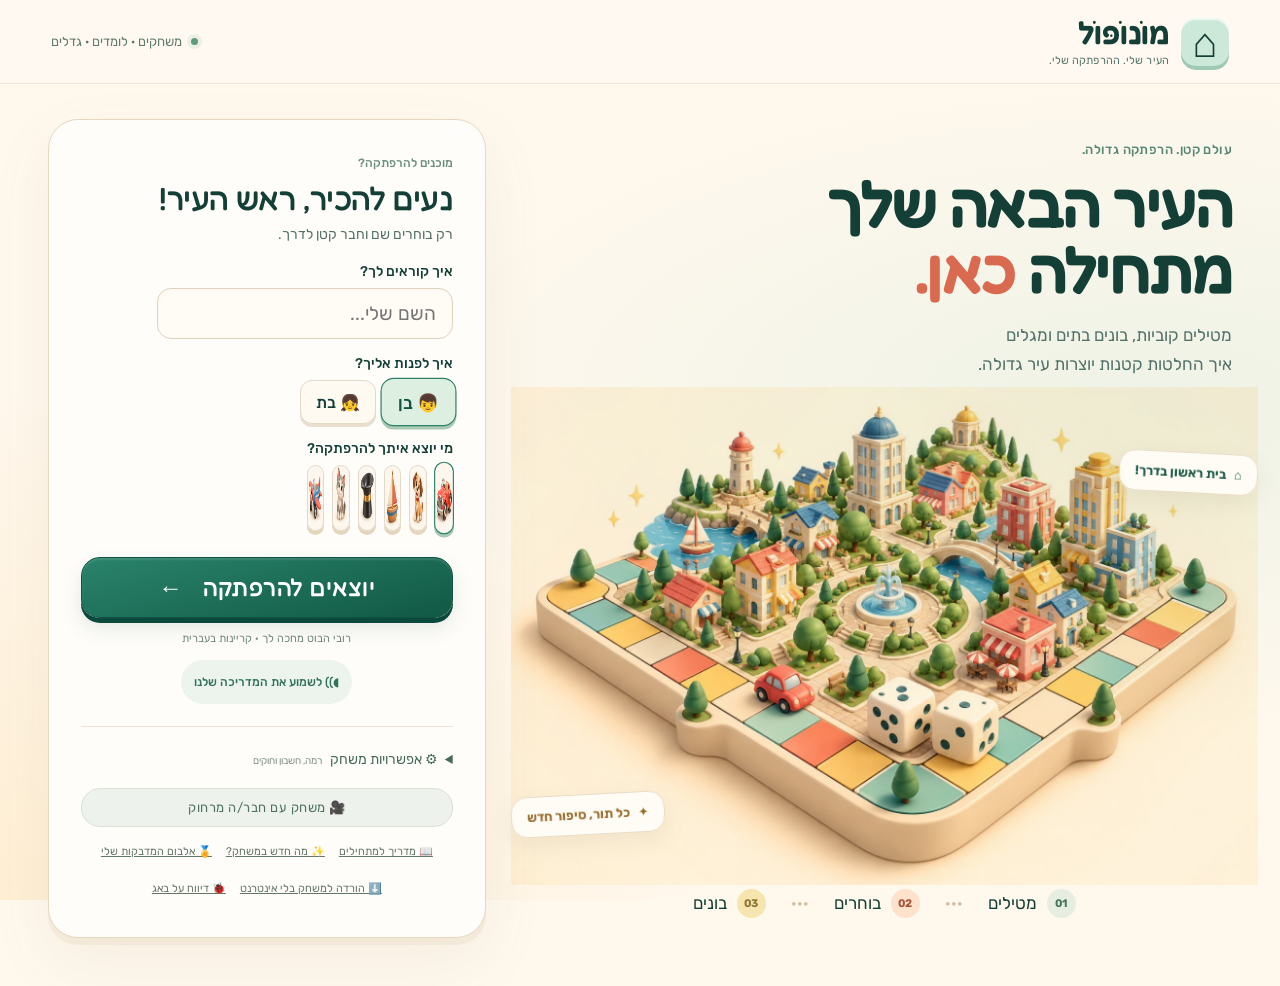
==== commit b8e67a8a: "Refresh stylesheet cache for corrected toy sprites" ====
--- a/index.html
+++ b/index.html
@@ -7,7 +7,7 @@
   <link rel="icon" href="data:image/svg+xml,<svg xmlns=%22http://www.w3.org/2000/svg%22 viewBox=%220 0 100 100%22><text y=%22.9em%22 font-size=%2290%22>🎩</text></svg>">
   <link rel="stylesheet" href="css/style.css?v=20">
   <meta name="theme-color" content="#176857">
-  <link rel="stylesheet" href="css/wonderland.css?v=20">
+  <link rel="stylesheet" href="css/wonderland.css?v=21">
 </head>
 <body>
 
--- a/css/wonderland.css
+++ b/css/wonderland.css
@@ -171,3 +171,7 @@
 .token-picker .toy-token {height:80px;}
 .sq-tokens .toy-token {width:30px;height:30px;border-radius:50%;}
 .fly-token.toy-token {width:48px;height:48px;border-radius:50%;}
+
+#token-picker {display:grid;grid-template-columns:repeat(3,minmax(0,1fr));gap:8px;width:100%;}
+#token-picker .token-btn {width:100%;height:66px;min-width:0;padding:0;}
+.toy-token {background-image:url('../assets/toy-tokens.png')!important;background-size:300% 200%!important;background-position:var(--toy-x) var(--toy-y)!important;}
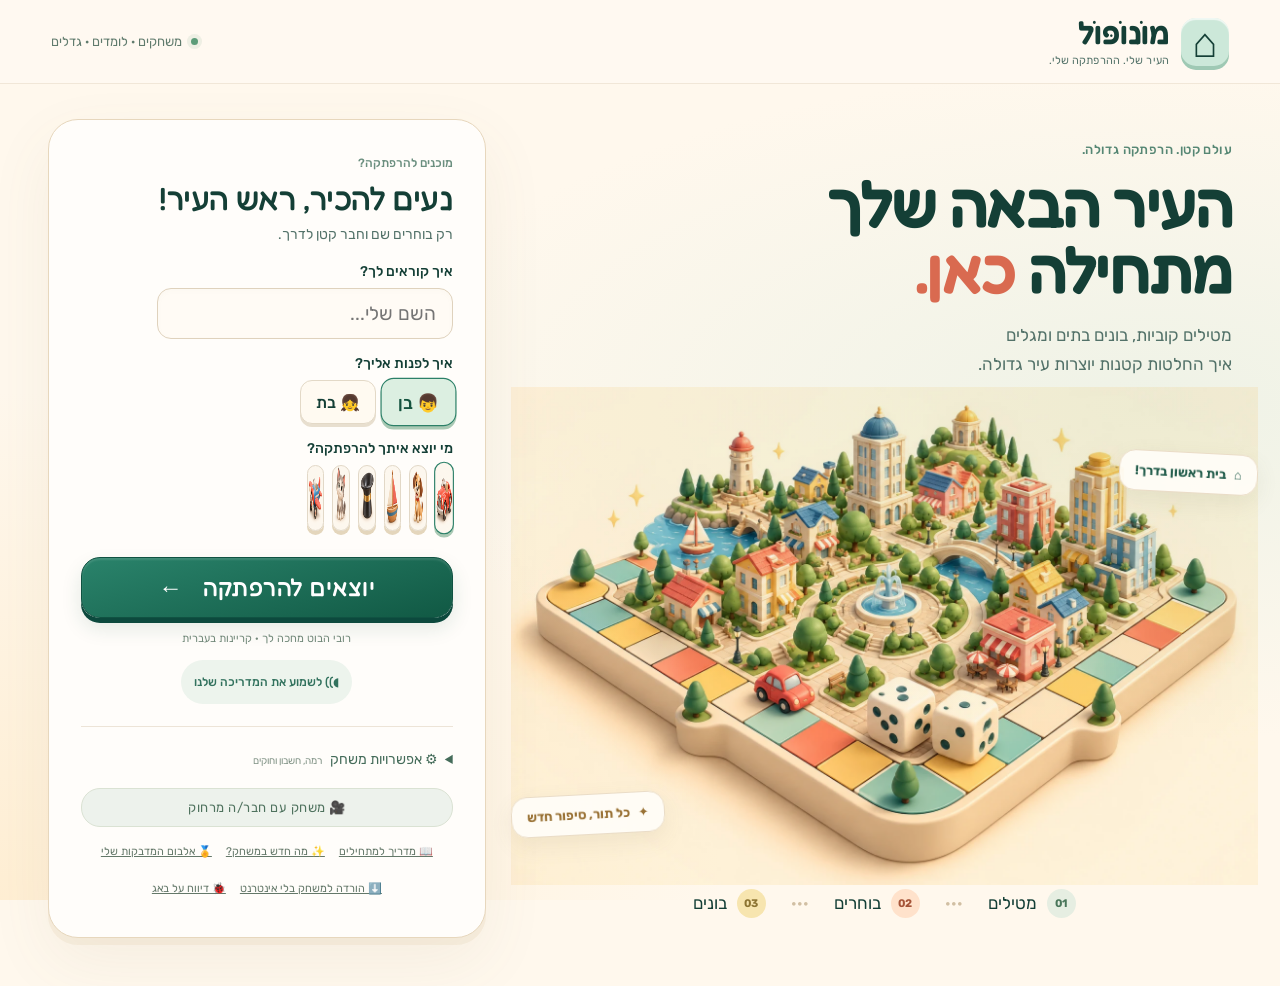
==== commit 97993a99: "Rebuild gameplay as interactive 3D miniature city with camera, models and animated tokens" ====
--- a/index.html
+++ b/index.html
@@ -5,9 +5,10 @@
   <meta name="viewport" content="width=device-width, initial-scale=1.0">
   <title>מונופול • העיר שלי</title>
   <link rel="icon" href="data:image/svg+xml,<svg xmlns=%22http://www.w3.org/2000/svg%22 viewBox=%220 0 100 100%22><text y=%22.9em%22 font-size=%2290%22>🎩</text></svg>">
-  <link rel="stylesheet" href="css/style.css?v=20">
+  <link rel="stylesheet" href="css/style.css?v=30">
   <meta name="theme-color" content="#176857">
-  <link rel="stylesheet" href="css/wonderland.css?v=21">
+  <link rel="stylesheet" href="css/wonderland.css?v=30">
+  <link rel="stylesheet" href="css/world3d.css?v=30">
 </head>
 <body>
 
@@ -141,7 +142,17 @@
 
   <!-- מסך המשחק -->
   <div id="game-screen" class="hidden">
-    <div id="board-wrap">
+    <div id="board-wrap">
+      <section id="world-stage" aria-label="העיר התלת־ממדית שלנו">
+        <div class="world-heading"><span class="world-live">העיר שלנו • LIVE</span><h1 id="world-prompt">מוכנים לצעד הבא?</h1><p id="world-player">הרפתקה קטנה, עיר גדולה.</p></div>
+        <div class="world-budget"><span>הארנק שלי</span><strong id="world-budget">1,500 ₪</strong><small id="world-count">0 נכסים</small></div>
+        <div id="world-canvas"></div>
+        <div class="world-camera" aria-label="שליטה במצלמה"><button id="camera-home" title="חזרה לזווית הפתיחה" aria-label="חזרה לזווית הפתיחה">⌂</button><button id="camera-top" title="מבט מלמעלה" aria-label="מבט מלמעלה">▦</button><span></span><button id="camera-in" aria-label="הגדלת הלוח">+</button><button id="camera-out" aria-label="הקטנת הלוח">−</button></div>
+        <p class="world-drag">גוררים כדי לגלות את העיר <span>↔</span></p>
+        <div id="tile-peek" hidden><span id="peek-city"></span><h2 id="peek-title"></h2><p id="peek-owner"></p><div><strong id="peek-price"></strong><button id="peek-open">על המקום ←</button></div></div>
+        <div class="world-dock" id="world-dock"></div>
+        <span id="world-loading">מכינים את העיר שלך…</span>
+      </section>
       <div id="board">
         <div id="board-center">
           <div class="center-stripe"><span>העיר שלי</span><small>כל צעד הוא התחלה של משהו טוב</small></div>
@@ -191,15 +202,16 @@
   <div id="toast-root"></div>
 
   <!-- ראשון בכוונה: תופס גם שגיאות שקורות בזמן טעינת שאר הקבצים -->
-  <script src="js/bugreport.js?v=20"></script>
-  <script src="audio/manifest.js?v=20" onerror="/* אין קריינות — נסיגה לקול הדפדפן */"></script>
-  <script src="js/data.js?v=20"></script>
-  <script src="js/engine.js?v=20"></script>
-  <script src="js/ai.js?v=20"></script>
-  <script src="js/narrator.js?v=20"></script>
-  <script src="js/ui.js?v=20"></script>
-  <script src="js/remote.js?v=20"></script>
-  <script src="js/main.js?v=20"></script>
-  <script src="js/experience.js?v=20"></script>
+  <script src="js/bugreport.js?v=30"></script>
+  <script src="audio/manifest.js?v=30" onerror="/* אין קריינות — נסיגה לקול הדפדפן */"></script>
+  <script src="js/data.js?v=30"></script>
+  <script src="js/engine.js?v=30"></script>
+  <script src="js/ai.js?v=30"></script>
+  <script src="js/narrator.js?v=30"></script>
+  <script src="js/ui.js?v=30"></script>
+  <script src="js/remote.js?v=30"></script>
+  <script src="js/main.js?v=30"></script>
+  <script src="js/experience.js?v=30"></script>
+  <script type="module" src="js/world3d.js?v=30"></script>
 </body>
 </html>
--- a/css/world3d.css
+++ b/css/world3d.css
@@ -0,0 +1,45 @@
+#world-stage {display:none}
+body.world-ready:has(#game-screen:not(.hidden)) {background:#d9f0f1}
+.world-ready:has(#game-screen:not(.hidden)) .app-header {height:66px;padding:10px 28px;background:#ffffffd9;box-shadow:0 1px 0 #bfd8d5;position:relative;z-index:5}
+.world-ready #game-screen {height:calc(100dvh - 66px);min-height:620px;display:grid;grid-template-columns:minmax(0,1fr) 278px;gap:0;padding:0;overflow:hidden}
+.world-ready #game-screen.hidden {display:none}
+.world-ready #board-wrap {position:relative;height:100%;min-height:0;width:100%;display:block;background:radial-gradient(ellipse at 45% 25%,#f1f9f3 0,#d1edef 60%,#bbdfe5 100%)}
+.world-ready #board {position:absolute;left:-10000px;top:0;width:600px;height:600px;visibility:hidden;pointer-events:none}
+.world-ready #world-stage {display:block;position:relative;width:100%;height:100%;isolation:isolate;overflow:hidden}
+#world-canvas {position:absolute;inset:0;z-index:0;touch-action:none;cursor:grab}
+#world-canvas:active {cursor:grabbing}
+#world-canvas canvas {display:block;width:100%;height:100%;outline:none}
+.world-heading {position:absolute;top:25px;right:30px;z-index:2;pointer-events:none}
+.world-live {font-size:10px;letter-spacing:1.2px;color:#507e83;font-weight:800}
+.world-live::before {content:'';display:inline-block;width:6px;height:6px;background:#2cac83;border-radius:50%;margin-left:6px;box-shadow:0 0 0 4px #2cac8319}
+.world-heading h1 {font-family:var(--font-title);font-size:30px;color:#2d5c66;margin:9px 0 4px;line-height:1.2;letter-spacing:-.7px}
+.world-heading p {margin:0;color:#698e92;font-size:13px}
+.world-budget {position:absolute;top:25px;left:28px;z-index:2;background:#ffffffc9;border:1px solid #ffffff;border-radius:20px;padding:13px 19px;backdrop-filter:blur(10px);box-shadow:0 8px 25px #366a7710;display:grid;gap:3px}
+.world-budget span {font-size:10px;color:#7e9291;font-weight:700}.world-budget strong {font-family:var(--font-title);font-size:25px;line-height:1.1;color:#305d67}.world-budget small {font-size:10px;color:#608a7e}
+.world-camera {position:absolute;left:22px;top:45%;z-index:3;display:grid;background:#ffffffdc;backdrop-filter:blur(10px);border:1px solid white;box-shadow:0 8px 25px #366a771c;border-radius:18px;padding:5px;gap:3px}
+.world-camera button {width:36px;height:36px;border:0;border-radius:11px;background:transparent;color:#47747f;font:22px Arial;cursor:pointer}.world-camera button:hover {background:#e0f2ec}.world-camera span {height:1px;background:#dbe9e5;margin:3px 5px}.world-camera button:focus-visible {outline:3px solid #f2b360}
+.world-drag {position:absolute;bottom:142px;left:50%;transform:translateX(-50%);font-size:11px;color:#709299;margin:0;pointer-events:none;white-space:nowrap}.world-drag span {font-size:16px;margin-right:6px}
+#tile-peek {position:absolute;z-index:2;right:22px;bottom:152px;background:#fffffff0;box-shadow:0 10px 35px #2e627c1a;border:1px solid white;border-radius:18px;padding:15px 18px;min-width:188px;max-width:225px;backdrop-filter:blur(8px)}
+#tile-peek[hidden] {display:none}#peek-city {font-size:10px;font-weight:800;color:#ed9d6c}#peek-title {margin:4px 0;font-size:19px;color:#35616a}#peek-owner {font-size:10px;margin:0 0 13px;color:#7e9290}#tile-peek>div {display:flex;align-items:center;justify-content:space-between;gap:15px}#peek-price {font-size:15px;color:#35616a}#peek-open {border:0;background:#e7f3ee;color:#4b7c75;font-size:10px;padding:7px 9px;border-radius:8px;cursor:pointer}
+.world-dock {position:absolute;bottom:18px;right:50%;transform:translateX(50%);z-index:4;max-width:620px;width:calc(100% - 60px);background:#ffffffec;border:1px solid white;border-radius:24px;box-shadow:0 12px 30px #2e627c1a;backdrop-filter:blur(14px);padding:13px 22px}
+.world-ready #board-center {display:grid;grid-template-columns:100px 1fr;grid-template-rows:auto auto;align-items:center;position:static;padding:0;gap:5px 18px;background:none;border:0;box-shadow:none;border-radius:0;overflow:visible;min-width:0}
+.world-ready #board-center .center-stripe,.world-ready #board-center .board-town,.world-ready #board-center #pot-display {display:none}
+.world-ready #turn-banner {grid-column:2;grid-row:1;justify-self:start;max-width:100%;margin:0;font-size:12px;padding:0;background:none;border:0;box-shadow:none;color:#6c8b8e;text-align:right;min-height:0;border-radius:0}
+.world-ready #dice-area {grid-column:1;grid-row:1/3;width:100px;gap:8px;justify-content:center;margin:0;padding:0;transform:scale(.68);transform-origin:center;min-height:0}
+.world-ready #action-buttons {grid-column:2;grid-row:2;width:100%;margin:0;gap:5px;display:flex;align-items:center;flex-direction:row;flex-wrap:wrap;justify-content:flex-start}
+.world-ready #action-buttons>.big-btn {padding:11px 24px;min-height:46px;max-width:none;width:auto;background:linear-gradient(160deg,#efae78,#e39764);color:#fffdf4;border:0;border-radius:13px;box-shadow:0 4px 0 #cf845c;font-size:19px;white-space:nowrap}
+.world-ready #action-buttons>.green {background:linear-gradient(160deg,#72b9a3,#549a89);box-shadow:0 4px 0 #458776}
+.world-ready #action-buttons>.row {display:flex;width:100%;margin-top:5px;gap:12px;flex-wrap:wrap}
+.world-ready #action-buttons .mid-btn {font-family:var(--font-body);font-size:10px;background:none;border:0;padding:3px 0;color:#698a8e;border-radius:0;box-shadow:none;min-height:18px;flex:none}.world-ready #action-buttons .mid-btn:disabled {opacity:.3}
+.world-ready #side-panel {background:#f9fbf6e8;border-right:1px solid #cce0db;padding:24px 18px 15px;gap:15px;width:100%;height:100%;overflow-y:auto;box-shadow:-6px 0 35px #4e857807}
+.world-ready .guide-card {position:relative;display:block;padding:17px 17px 16px;background:#e4f1e7;border:1px solid #d1e7d8;border-radius:20px;box-shadow:none;margin:0}
+.world-ready .guide-avatar {width:68px;height:68px;border:0;background:transparent;box-shadow:none;border-radius:0;display:block;margin:-3px 0 8px}.world-ready .guide-avatar svg {width:68px;height:68px;filter:drop-shadow(0 5px 2px #65827526)}
+.world-ready .guide-card b {font-size:15px;color:#487773}.world-ready .guide-card p {font-size:12px;line-height:1.8;color:#648578;min-height:38px;margin:8px 0 0}.world-ready #repeat-voice {position:absolute;left:14px;top:17px;width:29px;height:29px;font-size:17px;border:1px solid #c7dfce;background:#ffffff80}
+.world-ready .side-top {margin:0;gap:7px;justify-content:center;order:10}.world-ready .side-top .icon-btn {width:33px;height:33px;min-width:33px;font-size:15px;background:#fff;border:1px solid #dce7df;box-shadow:none}
+.world-ready #cards-panel {gap:10px}.world-ready .credit-card {padding:15px 16px;border-radius:17px;background:#fff!important;box-shadow:0 3px 10px #416a6310;border:1px solid #e0e8df!important;min-height:103px}.world-ready .credit-card.active {background:#fff7e9!important;border:1.5px solid #e8bb88!important;box-shadow:0 0 0 3px #f2dcc030}.world-ready .credit-card::before,.world-ready .credit-card::after {display:none}.world-ready .cc-who {font-size:12px}.world-ready .cc-ava {width:24px;height:24px}.world-ready .cc-balance {font-size:28px;color:#355d66}.world-ready .cc-type {font-size:10px}.world-ready .cc-assets {font-size:10px}
+.world-ready .log-heading {font-size:12px;color:#809088;margin:0}.world-ready #log {background:transparent;border:0;border-radius:0;padding:0;box-shadow:none;flex:1;min-height:90px;font-size:10px;max-height:180px}.world-ready #log .log-entry {padding:8px 0;border-bottom:1px solid #e5ede5;color:#789286;font-size:10px}.world-ready #log .log-entry:first-child {color:#54777d}
+.world-ready #world-loading {display:none}
+.world-ready .dialog {background:#fffdf7;border:1px solid white;border-radius:28px;box-shadow:0 25px 90px #214d6b38}.world-ready #dialog-root {backdrop-filter:blur(8px);background:#20435140}.world-ready .dialog h2 {color:#38666f}.world-ready .numpad button {background:#f3f7ef;border:1px solid #d9e7df;box-shadow:0 3px 0 #c5d9d0;color:#457779}
+@media(max-width:1050px) {.world-ready #game-screen {grid-template-columns:minmax(0,1fr) 242px}.world-ready #side-panel {padding:20px 13px}.world-heading {right:21px}.world-heading h1 {font-size:25px}#tile-peek {min-width:150px;max-width:180px;padding:12px;bottom:151px}.world-dock {width:calc(100% - 40px);padding:12px 15px}.world-ready #board-center {grid-template-columns:75px 1fr;gap:4px 10px}.world-ready #dice-area {width:75px;transform:scale(.57)}.world-ready #action-buttons>.big-btn {font-size:17px;padding:10px 17px}.world-budget {left:18px;padding:11px 14px}.world-camera {left:12px}}
+@media(max-width:760px) {.world-ready #game-screen {display:flex;flex-direction:column;height:auto;min-height:calc(100dvh - 60px);overflow:visible}.world-ready #board-wrap {height:calc(100dvh - 60px);min-height:600px;flex:none}.world-ready #side-panel {display:grid;grid-template-columns:1fr 1fr;height:auto;padding:15px;border-right:0;border-top:1px solid #cce0db;gap:12px}.world-ready .guide-card {grid-column:1/3;display:flex;align-items:center;gap:13px;padding:14px}.world-ready .guide-avatar {width:50px;height:50px;flex:none;margin:0}.world-ready .guide-avatar svg {width:50px;height:50px}.world-ready .guide-card>div {padding-left:20px}.world-ready .guide-card p {font-size:11px;min-height:0;margin-top:4px}.world-ready #cards-panel {grid-column:1/3;display:flex;flex-direction:row}.world-ready .credit-card {flex:1;min-width:0;padding:12px;min-height:90px}.world-ready .cc-balance {font-size:25px}.world-ready .log-heading {grid-column:1/3}.world-ready #log {grid-column:1/3;max-height:160px}.world-ready .side-top {grid-column:1/3}.world-heading {top:20px;right:16px}.world-heading h1 {font-size:23px;margin-top:7px}.world-heading p {font-size:11px}.world-budget {top:20px;left:14px;padding:10px 12px}.world-budget strong {font-size:21px}.world-live {font-size:9px}.world-budget small {font-size:9px}.world-camera {top:38%;left:12px}.world-camera button {height:33px;width:33px}#tile-peek {bottom:145px;right:14px;max-width:155px;min-width:140px;padding:12px}#peek-title {font-size:16px}#peek-owner {font-size:9px;margin-bottom:9px}#peek-price {font-size:12px}#peek-open {font-size:9px;padding:6px}.world-dock {bottom:15px;width:calc(100% - 26px);padding:12px 14px;border-radius:20px}.world-drag {left:16px;transform:none;bottom:150px;max-width:100px;white-space:normal;font-size:9px;line-height:1.6}.world-ready .app-header {height:60px;padding:8px 16px}.world-ready .brand-mark {height:37px;width:37px}.world-ready #action-buttons>.big-btn {font-size:17px}.world-ready #action-buttons>.row {gap:12px}.world-ready #action-buttons .mid-btn {font-size:9px}}
+@media(prefers-reduced-motion:reduce) {#world-canvas {scroll-behavior:auto}}
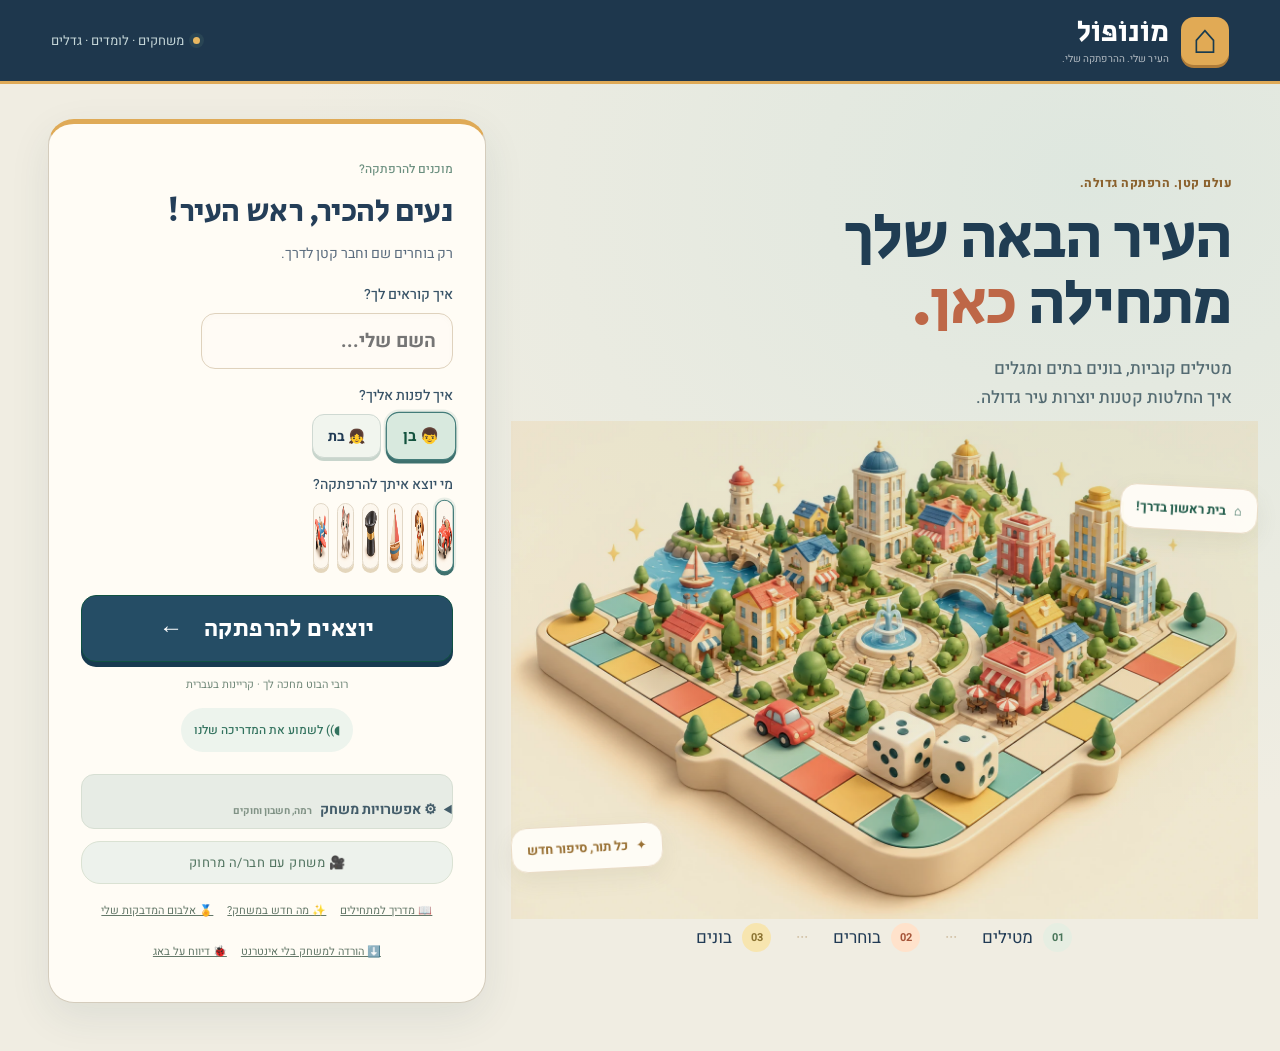
==== commit 7c65c82b: "Make payment fields editable, allow cancelling unpaid purchases and refresh visual language" ====
--- a/index.html
+++ b/index.html
@@ -5,10 +5,11 @@
   <meta name="viewport" content="width=device-width, initial-scale=1.0">
   <title>מונופול • העיר שלי</title>
   <link rel="icon" href="data:image/svg+xml,<svg xmlns=%22http://www.w3.org/2000/svg%22 viewBox=%220 0 100 100%22><text y=%22.9em%22 font-size=%2290%22>🎩</text></svg>">
-  <link rel="stylesheet" href="css/style.css?v=30">
+  <link rel="stylesheet" href="css/style.css?v=40">
   <meta name="theme-color" content="#176857">
-  <link rel="stylesheet" href="css/wonderland.css?v=30">
-  <link rel="stylesheet" href="css/world3d.css?v=30">
+  <link rel="stylesheet" href="css/wonderland.css?v=40">
+  <link rel="stylesheet" href="css/world3d.css?v=40">
+<link rel="stylesheet" href="css/playful.css?v=40">
 </head>
 <body>
 
@@ -202,16 +203,16 @@
   <div id="toast-root"></div>
 
   <!-- ראשון בכוונה: תופס גם שגיאות שקורות בזמן טעינת שאר הקבצים -->
-  <script src="js/bugreport.js?v=30"></script>
-  <script src="audio/manifest.js?v=30" onerror="/* אין קריינות — נסיגה לקול הדפדפן */"></script>
-  <script src="js/data.js?v=30"></script>
-  <script src="js/engine.js?v=30"></script>
-  <script src="js/ai.js?v=30"></script>
-  <script src="js/narrator.js?v=30"></script>
-  <script src="js/ui.js?v=30"></script>
-  <script src="js/remote.js?v=30"></script>
-  <script src="js/main.js?v=30"></script>
-  <script src="js/experience.js?v=30"></script>
-  <script type="module" src="js/world3d.js?v=30"></script>
+  <script src="js/bugreport.js?v=40"></script>
+  <script src="audio/manifest.js?v=40" onerror="/* אין קריינות — נסיגה לקול הדפדפן */"></script>
+  <script src="js/data.js?v=40"></script>
+  <script src="js/engine.js?v=40"></script>
+  <script src="js/ai.js?v=40"></script>
+  <script src="js/narrator.js?v=40"></script>
+  <script src="js/ui.js?v=40"></script>
+  <script src="js/remote.js?v=40"></script>
+  <script src="js/main.js?v=40"></script>
+  <script src="js/experience.js?v=40"></script>
+  <script type="module" src="js/world3d.js?v=40"></script>
 </body>
 </html>
--- a/css/playful.css
+++ b/css/playful.css
@@ -0,0 +1,71 @@
+@import url('https://fonts.googleapis.com/css2?family=Heebo:wght@400;500;600;700;800;900&family=Secular+One&display=swap');
+:root{--font-body:'Heebo','Rubik',sans-serif;--font-title:'Secular One','Heebo',sans-serif;--font-display:var(--font-title);--ink:#213b55;--ink-soft:#5b6c7e;--green-btn:#246e68;--blue-btn:#4267bc;--cream:#f4f1e8}
+body{font-family:var(--font-body);color:var(--ink);background:#eee9dc}
+button,input,select,textarea{font-family:var(--font-body)}
+h1,h2,h3,.brand,.center-stripe{font-family:var(--font-title);font-weight:400}
+.app-header,.world-ready:has(#game-screen:not(.hidden)) .app-header{background:#1e374d;color:#fff;border-bottom:3px solid #dfaa57;box-shadow:0 3px 12px #172b3926}
+.brand,.brand small{color:#fff!important}.brand>span:last-child{font-family:var(--font-title);font-weight:400;font-size:30px}.brand small{opacity:.68;font-family:var(--font-body);font-size:10px}
+.brand-icon{background:#e1aa55;color:#183b4f;border-radius:13px;box-shadow:0 3px 0 #af7c39}.header-note{color:#c7d8da}.live-dot{background:#e8b761}
+#setup-screen{background:radial-gradient(ellipse at 85% 10%,#dee7df,transparent 52%),#f0ede2}
+.world-intro h1{font-family:var(--font-title);font-weight:400;letter-spacing:-1.3px;color:#203d53}.world-intro h1 em{color:#be6747;font-style:normal}.world-intro>p{color:#546b72;font-weight:500}
+.eyebrow,.setup-eyebrow{color:#8b622e;font-size:12px;font-weight:800;letter-spacing:.5px}
+#setup-screen .setup-card{background:#fffcf5;border:1px solid #d4ccbc;border-top:5px solid #dfaa57;border-radius:26px;box-shadow:0 14px 42px #263d4917}
+.setup-title{color:#243e58;font-family:var(--font-title);font-weight:400}.setup-label{font-size:14px;font-weight:800;color:#385367}
+#player-name{background:#f0f3f1;border:2px solid #c8d5d0;border-radius:13px;font:700 19px var(--font-body);color:#243c51}
+#setup-screen .opt-btn{font-family:var(--font-body);font-size:14px;font-weight:700;border:1px solid #cfd9d2;background:#f1f5ee;box-shadow:0 3px 0 #c8d5cc}
+#setup-screen .opt-btn.selected,#setup-screen .token-btn.selected{border-color:#437c79;box-shadow:0 3px 0 #3e706e,0 0 0 2px #6a9c8e25;background-color:#d8e9de}
+#start-btn{background:#254d65!important;font-family:var(--font-title);font-weight:400;border-radius:15px;box-shadow:0 5px 0 #173a50;font-size:24px}
+.advanced-settings{background:#e7ece5;border:1px solid #d7dfd3;border-radius:13px}.advanced-settings summary{font-weight:700;color:#435c69}
+.world-ready #board-wrap{background:#31566a}.world-heading h1{color:#fff3d4;font-family:var(--font-title);font-weight:400;font-size:29px;letter-spacing:0}
+.world-heading p,.world-live{color:#d0e4df}.world-live::before{background:#efb45e;box-shadow:0 0 0 4px #efb45e22}
+.world-budget{background:#163c50eb;border:1px solid #6a8b8e;box-shadow:0 8px 25px #08263635}.world-budget span,.world-budget small{color:#b4d1cf}.world-budget strong{color:#ffe0a1;font-family:var(--font-body);font-weight:900}
+.world-camera{background:#163d50e8;border:1px solid #688988}.world-camera button{color:#f5ead3}.world-camera button:hover{background:#3a6877}.world-camera span{background:#5c7c83}
+.world-drag{color:#dfebe1}#tile-peek{background:#faf3e1;border:1px solid #c9b88e;box-shadow:0 10px 25px #102f403d;border-top:4px solid #d7a452}
+#peek-city{color:#9b622f;font-family:var(--font-body);font-weight:800}#peek-title{font-family:var(--font-title);color:#243e54}#peek-owner{color:#5f7279}#peek-open{background:#dde8de;color:#275e61;font-weight:800}
+.world-dock{background:#fcf5e5f5;border:1px solid #d9c8a1;box-shadow:0 14px 34px #102f4045;border-radius:20px}
+.world-ready #turn-banner{font-family:var(--font-body);color:#516774;font-weight:700}
+.world-ready #action-buttons>.big-btn{font-family:var(--font-title);font-weight:400;background:#db9c48;box-shadow:0 4px 0 #ae7430;color:#233b4c;border-radius:12px}
+.world-ready #action-buttons>.green{background:#2c7771;color:#fff7e5;box-shadow:0 4px 0 #185751}
+.world-ready #action-buttons .mid-btn{color:#385770;font-weight:800;font-size:11px}
+.world-ready #side-panel{background:#edece2;border-color:#b4c3bb}
+.world-ready .guide-card{background:#c8ded0;border:1px solid #9fbeb0;border-radius:17px;box-shadow:0 4px 0 #adc8b9}
+.world-ready .guide-card b{font-family:var(--font-title);font-size:18px;color:#204e52;font-weight:400}.world-ready .guide-card p{font-size:13px;line-height:1.65;color:#355c5e;font-weight:500}
+.world-ready .credit-card{background:#fff9ed!important;border:1px solid #cccfbf!important;border-radius:15px;box-shadow:0 4px 0 #d8dccd}
+.world-ready .credit-card.active{background:#fff0cb!important;border:2px solid #c5994f!important;box-shadow:0 4px 0 #cbb781}
+.world-ready .cc-who{font:800 14px var(--font-body)}.world-ready .cc-balance{font:900 30px var(--font-body);color:#223e55;letter-spacing:-.7px}.world-ready .cc-type,.world-ready .cc-assets{color:#546f75;font-weight:600}
+.world-ready .log-heading{font-family:var(--font-title);font-weight:400;color:#36546b;font-size:15px}.world-ready #log .log-entry{font:500 11px/1.6 var(--font-body);color:#5d7479}
+#dialog-root,.world-ready #dialog-root{background:#0b223a80;backdrop-filter:blur(7px)}
+.dialog,.world-ready .dialog{font-family:var(--font-body);background:#f8f5ec;border:1px solid #c9cabb;border-top:5px solid #d7a24e;border-radius:24px;box-shadow:0 24px 85px #06233e55;color:#294557}
+.dialog h2,.world-ready .dialog h2{font-family:var(--font-title);font-size:30px;font-weight:400;color:#263e56;letter-spacing:-.3px}
+.dialog .d-sub{font-family:var(--font-body);font-weight:500;color:#566d78;line-height:1.6}
+.dialog .big-btn{font-family:var(--font-title);font-weight:400;font-size:21px;border-radius:13px;background:#ddaa58;color:#223e52;border:0;box-shadow:0 4px 0 #b58439}
+.dialog .big-btn.green{background:#2b7770;color:#fff9ed;box-shadow:0 4px 0 #195750}
+.dialog .big-btn:disabled{display:inline-flex;opacity:1;background:#d5ddd9;color:#6c7e80;box-shadow:none;cursor:not-allowed;transform:none}
+.dialog .deed,.dialog .deed-card{border-radius:16px;overflow:hidden}.deed-band{font-family:var(--font-title);font-weight:400}.dialog table{font-family:var(--font-body);font-size:14px}.dialog table td{padding:6px 9px}
+.dialog.payment-dialog{width:min(660px,calc(100vw - 24px));max-height:calc(100dvh - 30px);padding:22px 26px 0;border-top-color:#347b78;text-align:right;overflow-y:auto;scrollbar-width:thin}
+.payment-heading{display:flex;gap:13px;align-items:center;padding-left:25px}.payment-heading h2{margin:2px 0 0}.dialog-eyebrow{font:800 11px var(--font-body);color:#a17134;letter-spacing:.5px}
+.payment-symbol{display:grid;place-items:center;flex:none;width:49px;height:49px;border-radius:15px;background:#d3e5d8;box-shadow:0 4px 0 #b6cebf;color:#286b67;font:600 32px var(--font-body)}
+.payment-dialog>.d-sub{margin:9px 0 14px;font-size:13px}
+.payment-dialog .pay-card{background:#203f55;border:0;border-radius:17px;padding:15px 19px;box-shadow:0 4px 0 #153245;display:flex;justify-content:space-between;align-items:center;gap:12px;color:#e4eadb}
+.payment-dialog .pay-to{font-size:12px;color:#cbded7;display:flex;gap:10px;align-items:center}.payment-dialog .pay-to b{font-size:16px;color:#fff3d3}.payment-dialog .pay-token{font-size:27px;color:#ecc17f}.payment-dialog .pay-amount{font:900 32px var(--font-body);color:#ffda8e;white-space:nowrap}
+.payment-fields{display:grid;grid-template-columns:1fr 1fr;gap:14px;margin-top:21px}.payment-fields:has(#pay-step2[hidden]){grid-template-columns:1fr}
+.payment-fields .pay-step{margin:0;background:#e8ede5;border:1px solid #cdd8ce;border-radius:15px;padding:12px}
+.payment-fields .pay-step[hidden]{display:none}.payment-fields label{display:flex;align-items:center;gap:7px;color:#365666;font:800 13px var(--font-body)}
+.step-number{display:grid;place-items:center;width:22px;height:22px;border-radius:7px;background:#597d7d;color:white;font-size:12px}
+.payment-dialog .pay-entry{margin:10px 0 0;position:relative;display:block}.payment-dialog .pay-entry input{width:100%;height:53px;min-width:0;max-width:none;text-align:center;background:#fffdf6;border:2px solid #bacac2;border-radius:11px;padding:8px 28px;font:800 25px var(--font-body);color:#263f58;pointer-events:auto;cursor:text;box-shadow:none}
+.payment-dialog .pay-entry input::placeholder{font-size:16px;font-weight:500;color:#81928e}.payment-dialog .pay-entry input:focus,.payment-dialog .pay-entry input.np-active{border-color:#3f847e;outline:0;box-shadow:0 0 0 3px #6ba79826;background:#fffdf5}
+.payment-dialog .pay-currency{position:absolute;right:12px;top:50%;transform:translateY(-50%);font-size:17px;color:#6c827d;pointer-events:none}
+.payment-dialog .pay-feedback{font:500 11px/1.45 var(--font-body);min-height:31px;margin:7px 0 0;text-align:right;color:#6a7f7a}
+.payment-dialog .pay-feedback.ok{color:#256959}.payment-dialog .pay-feedback.bad{color:#a54635}
+.payment-dialog .pay-balance{display:flex;justify-content:space-between;align-items:center;gap:10px;font:500 12px var(--font-body);color:#536c75;margin:13px 0}
+.payment-dialog .pay-balance b{color:#244960;font-weight:900}.payment-dialog .peek-btn{background:transparent;border:1px solid #b8cdc4;color:#336e6a;border-radius:9px;font-size:11px;padding:6px 10px;box-shadow:none;font-weight:700}
+.payment-dialog .numpad{max-width:275px;gap:6px;margin:10px auto 15px}.payment-dialog .numpad button{height:42px;padding:4px;background:#dce8df;border:1px solid #b4cdbd;border-radius:10px;box-shadow:0 3px 0 #b6c9bc;font:800 22px var(--font-body);color:#305e65}
+.payment-dialog .numpad .np-back,.payment-dialog .numpad .np-clear{background:#eee0c8;border-color:#d4bc92;box-shadow:0 3px 0 #ceba98}
+.payment-footer{position:sticky;bottom:0;background:#f8f5ecf7;border-top:1px solid #d8dfd3;margin:8px -26px 0;padding:12px 26px 18px;backdrop-filter:blur(8px);z-index:1;border-radius:0 0 21px 21px}
+.payment-note{font:500 11px var(--font-body);color:#637972;margin:0 0 9px;text-align:center}.payment-dialog .d-actions{display:grid;grid-template-columns:1.25fr 1fr;gap:9px;margin:0;align-items:stretch}
+.payment-dialog .d-actions .big-btn{width:100%;min-height:49px;padding:10px 14px;display:flex;align-items:center;justify-content:center;gap:12px;font-size:20px}
+.payment-cancel{border:1.5px solid #bc927d;border-radius:12px;background:#f2e6d7;color:#8f4f38;font:800 15px var(--font-body);cursor:pointer;min-height:49px}
+.payment-cancel:hover{background:#ebd6c2}.payment-help{grid-column:1/-1;justify-self:center;background:none;border:0;padding:5px;color:#4b7275;font:600 12px var(--font-body);cursor:pointer;text-decoration:underline;text-underline-offset:3px}
+.payment-dialog .d-actions:not(:has(.payment-cancel)){grid-template-columns:1fr}
+@media(max-width:760px){.world-heading h1{font-size:23px}.world-ready .guide-card b{font-size:16px}.payment-dialog>.d-sub{margin:7px 0 11px}}
+@media(max-width:440px){.dialog.payment-dialog{padding:17px 14px 0;border-radius:20px}.payment-heading{gap:9px}.payment-heading h2,.world-ready .payment-heading h2{font-size:25px}.payment-symbol{width:39px;height:39px;font-size:26px}.payment-dialog .pay-card{padding:12px}.payment-dialog .pay-amount{font-size:28px}.payment-fields{gap:8px;margin-top:15px}.payment-fields .pay-step{padding:9px}.payment-fields label{font-size:11px;gap:5px}.step-number{width:18px;height:18px;font-size:10px}.payment-dialog .pay-entry input{height:49px;font-size:23px;padding:6px 19px}.payment-dialog .pay-entry input::placeholder{font-size:13px}.payment-dialog .pay-currency{right:7px;font-size:15px}.payment-footer{margin-left:-14px;margin-right:-14px;padding:10px 14px 13px}.payment-dialog .d-actions .big-btn{font-size:18px;min-height:46px}.payment-cancel{font-size:14px;min-height:46px}.payment-dialog .numpad button{height:37px}.payment-dialog .pay-feedback{font-size:10px}.payment-dialog .pay-balance{font-size:11px}.payment-dialog .peek-btn{font-size:10px}}
